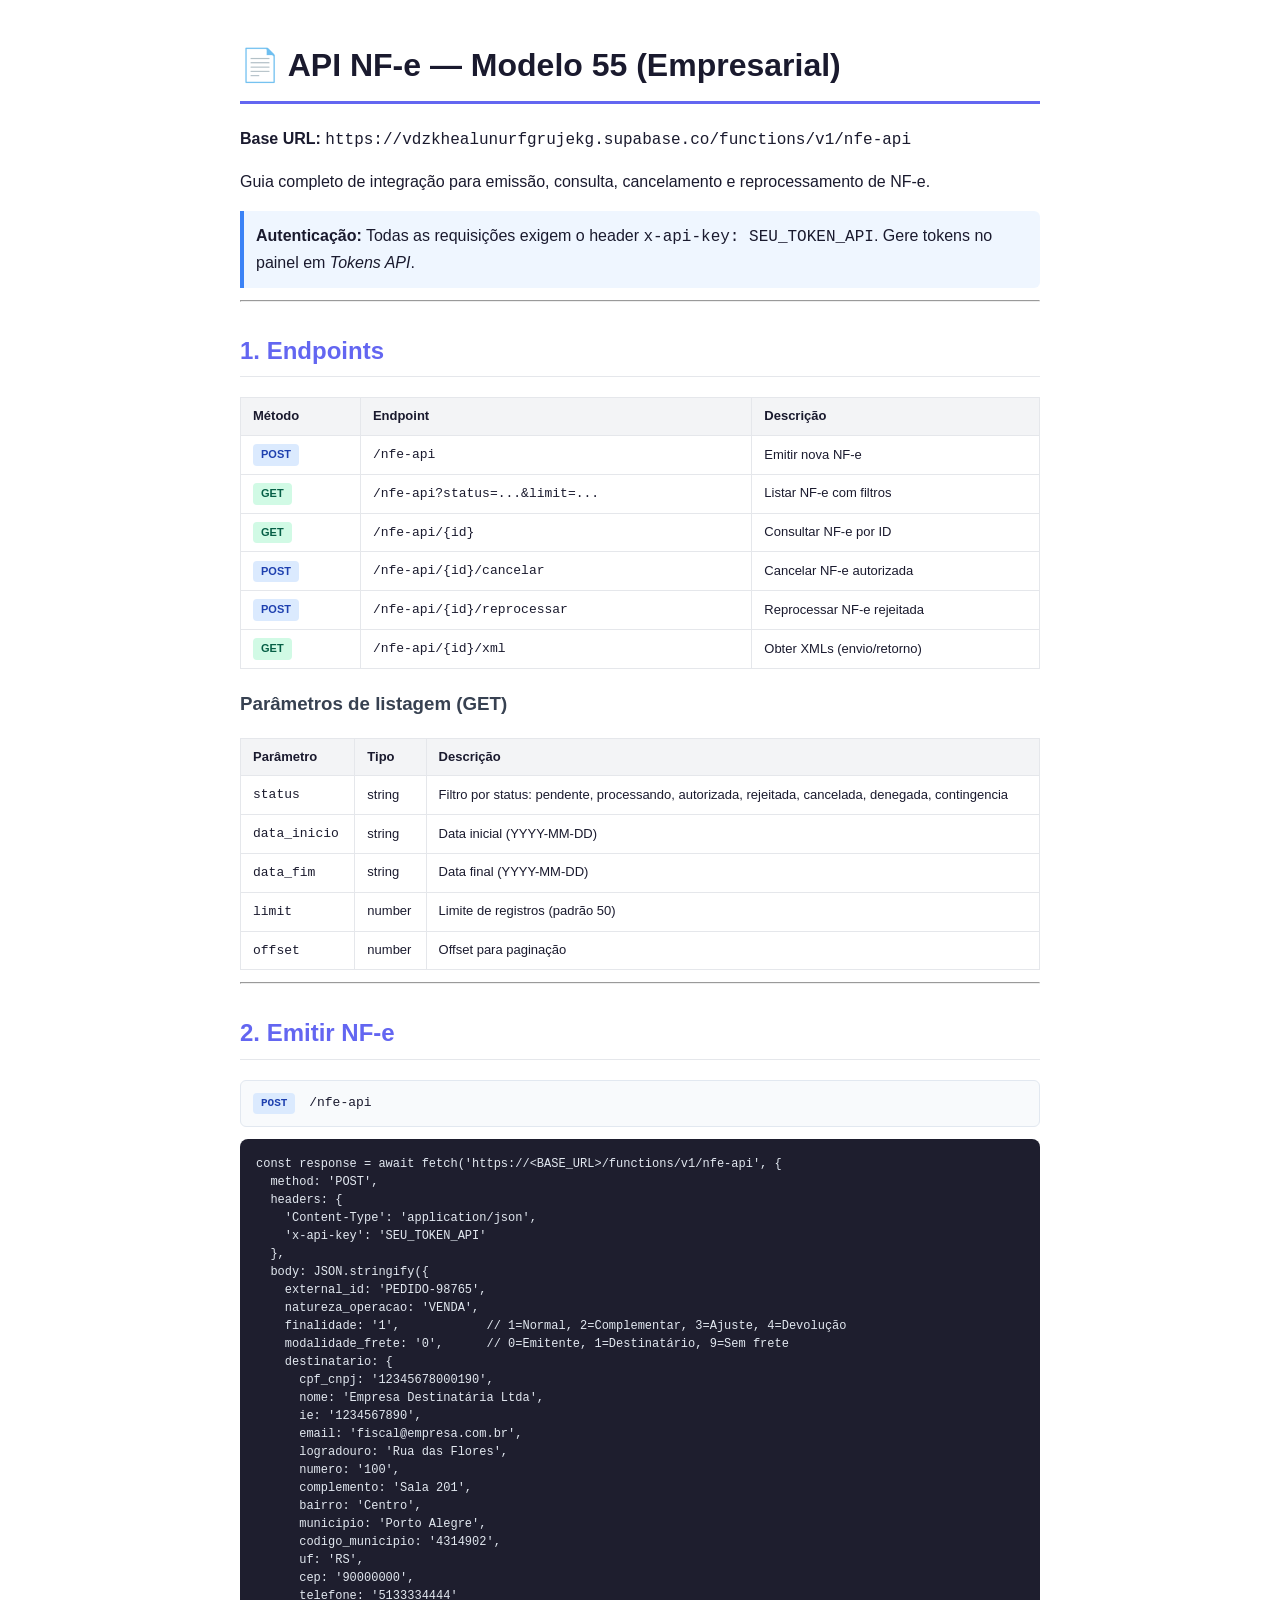
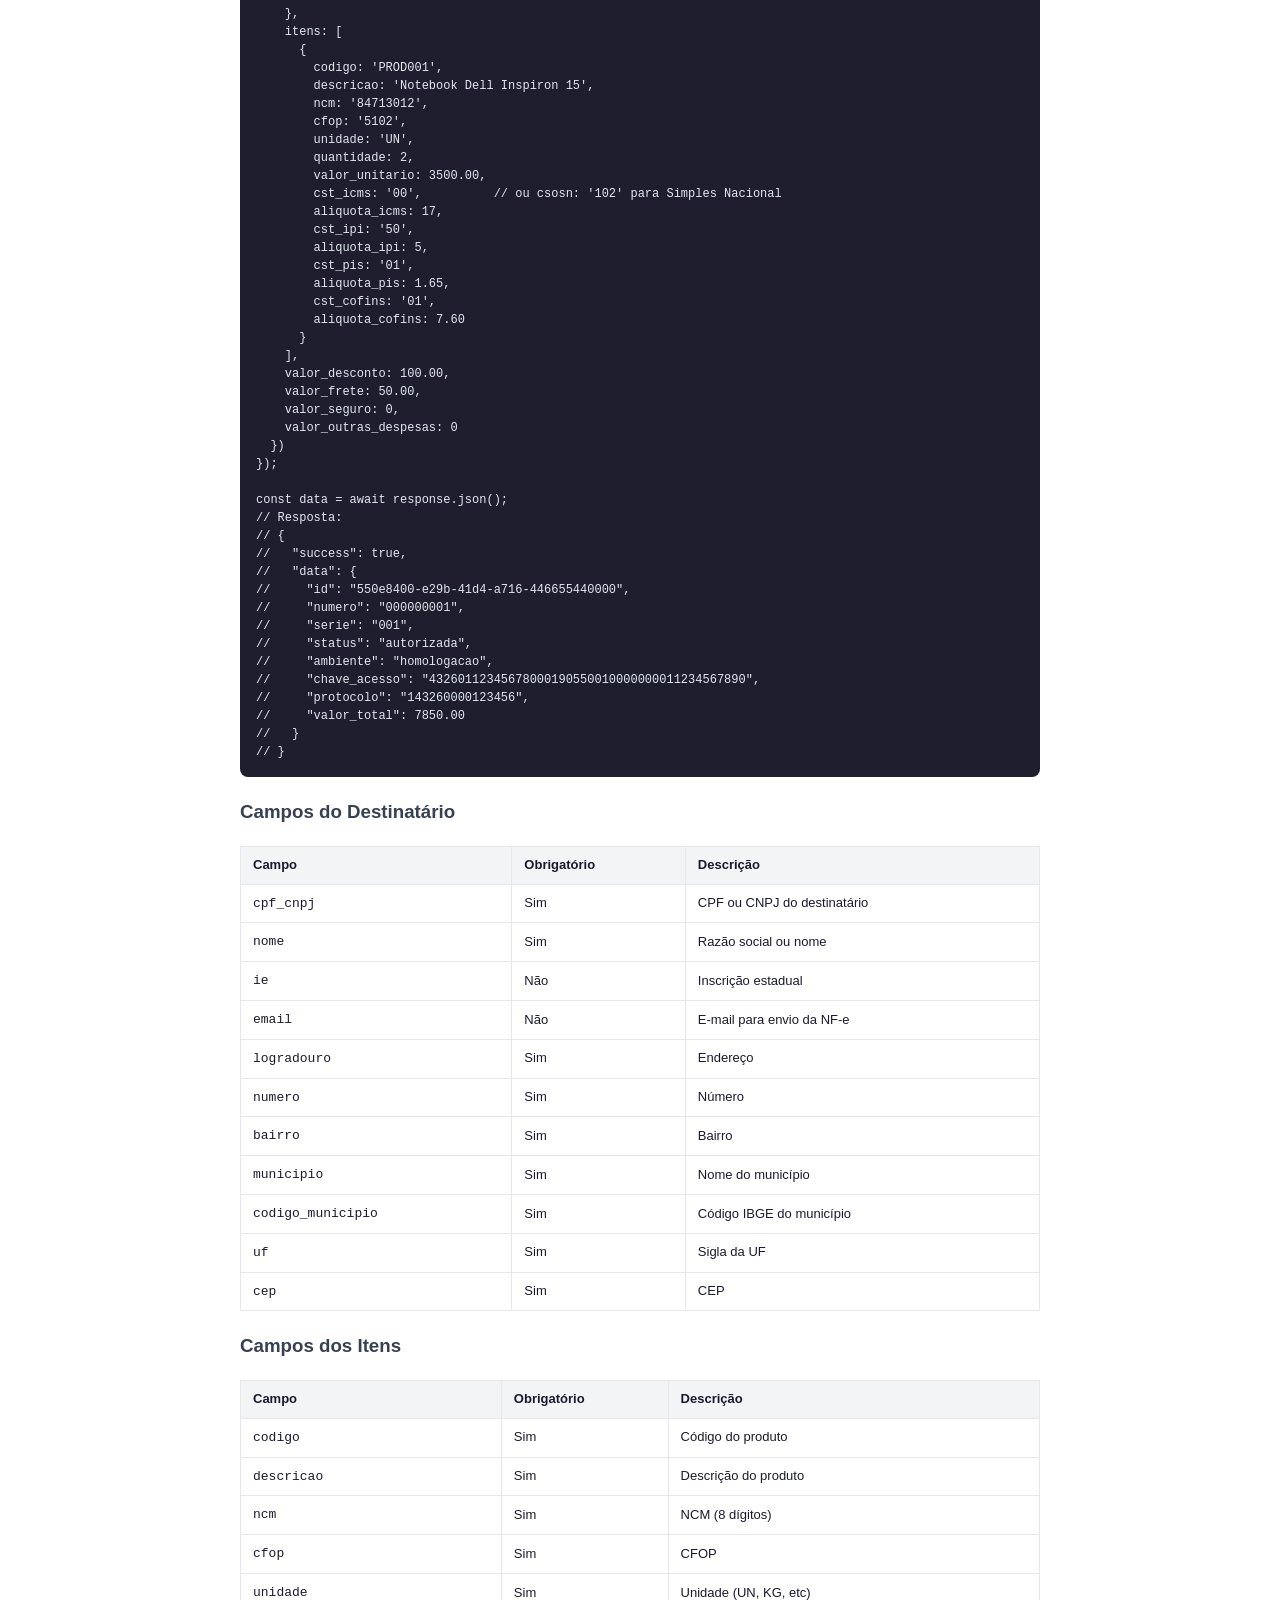
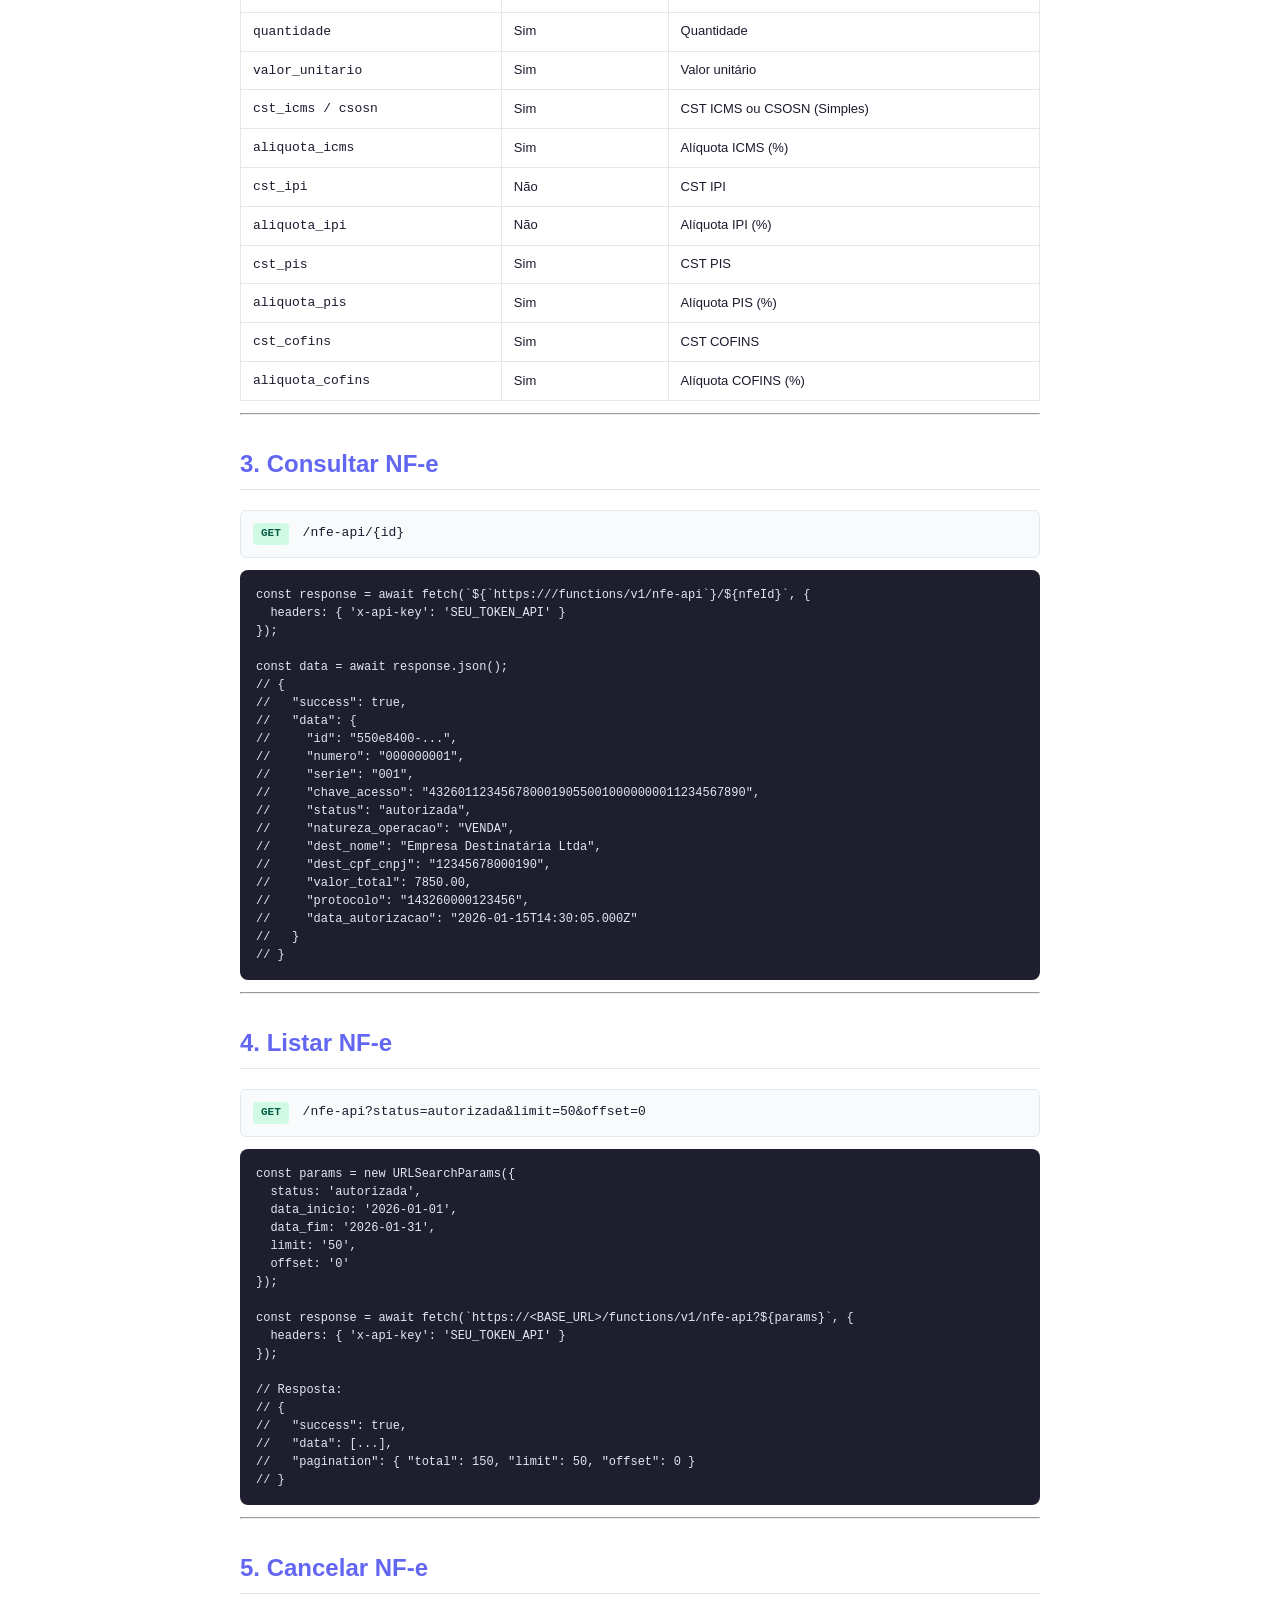
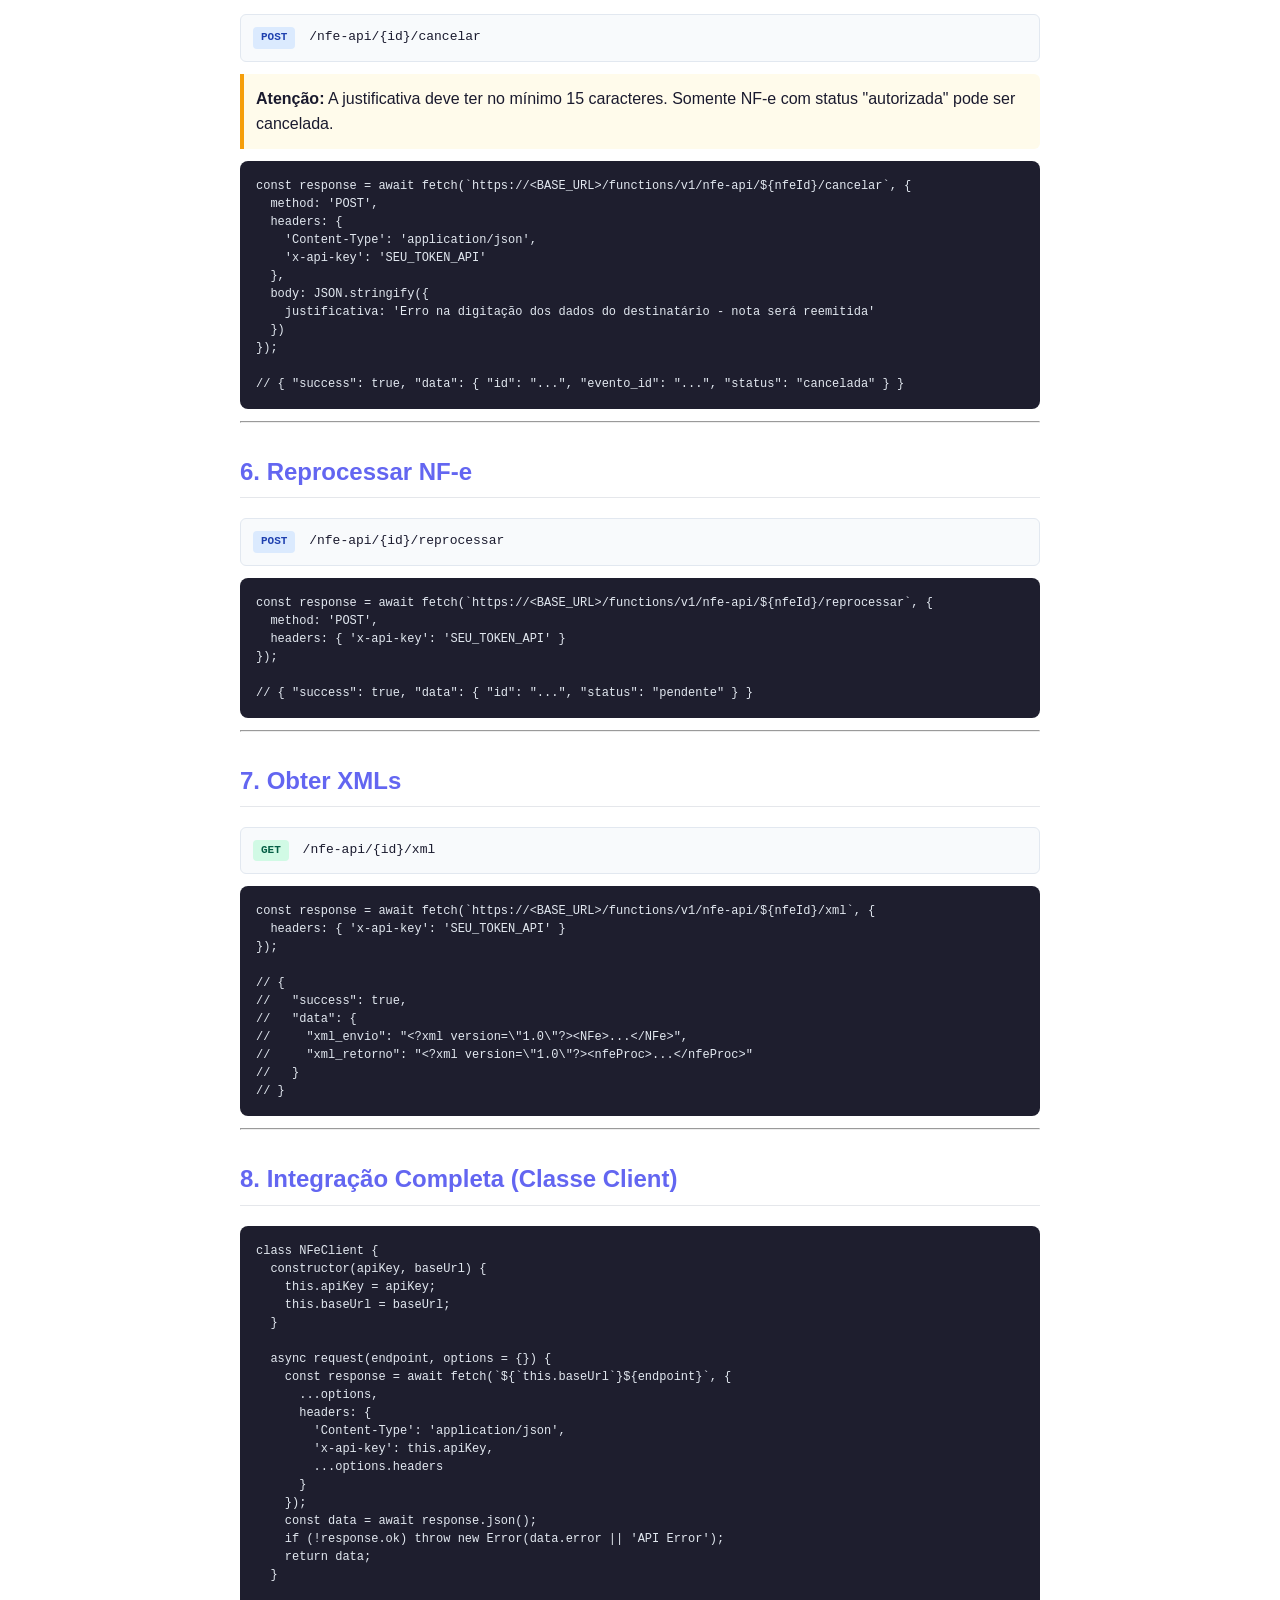
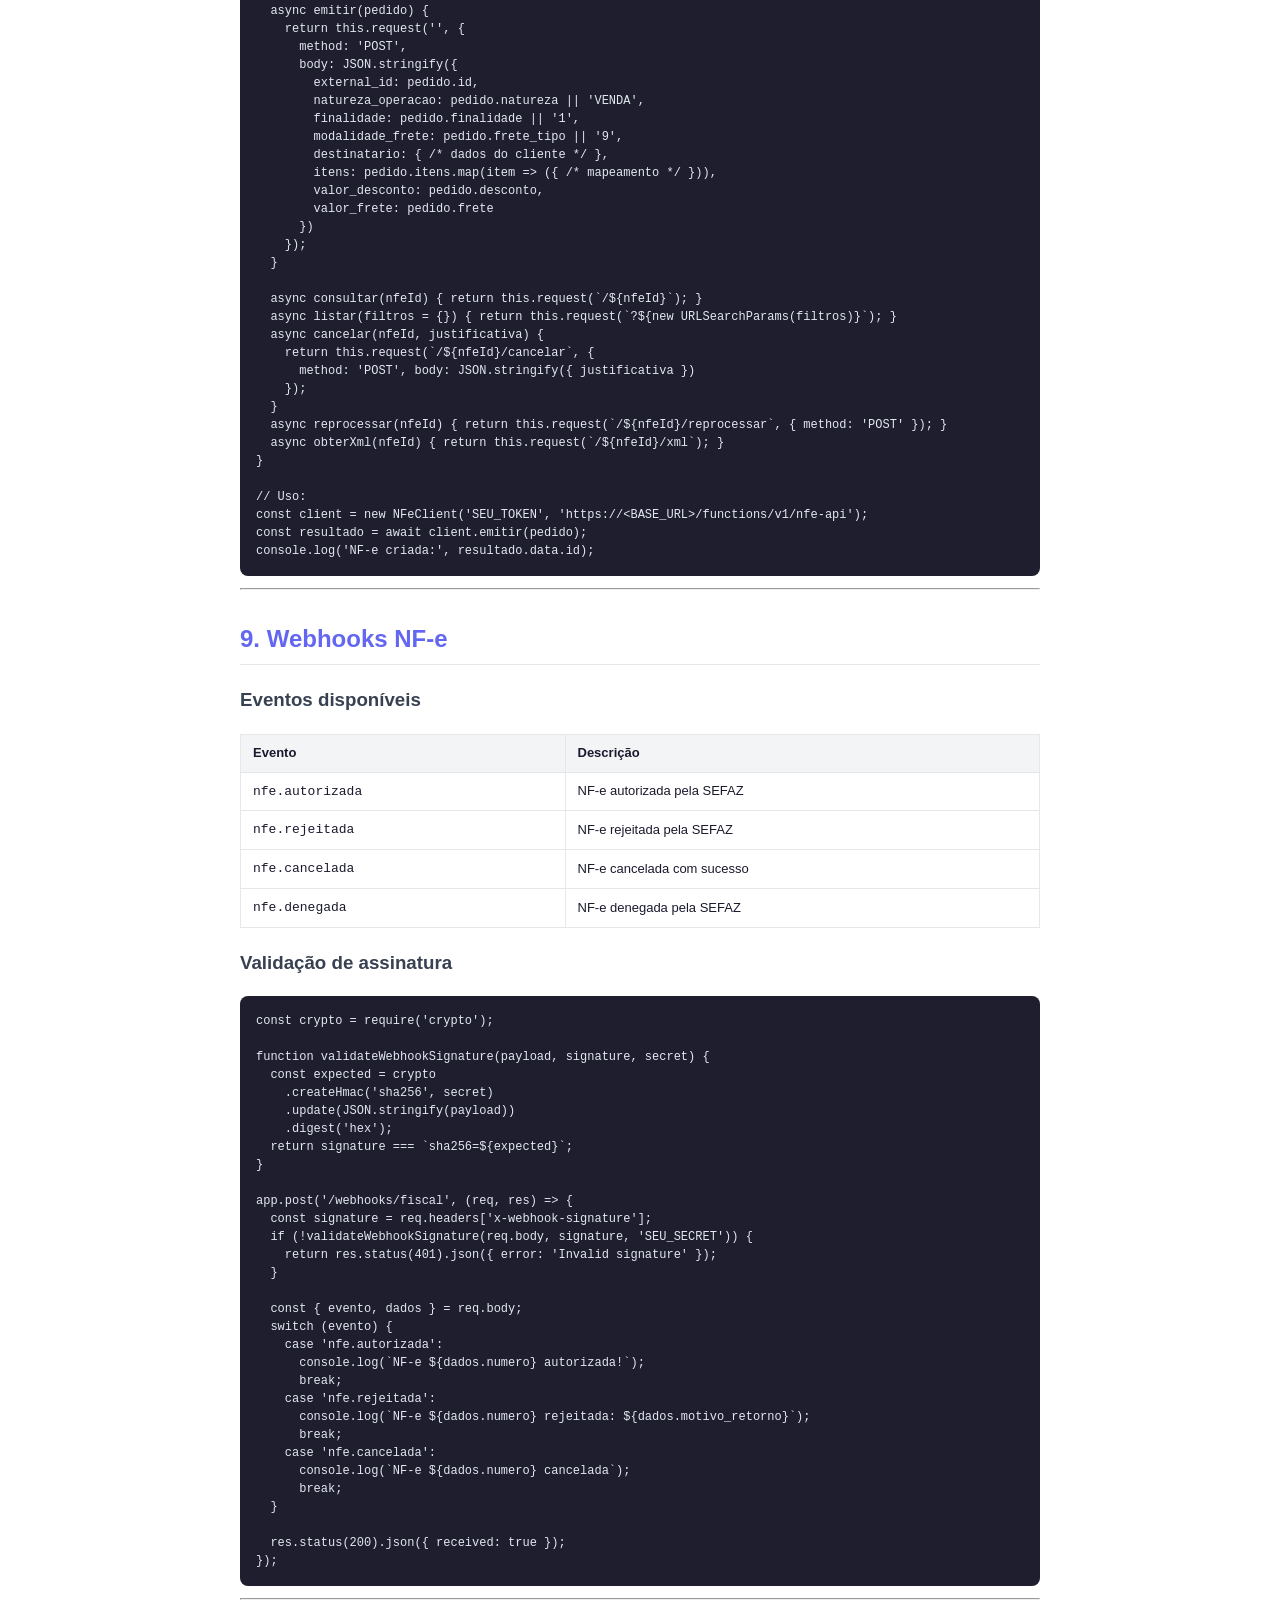
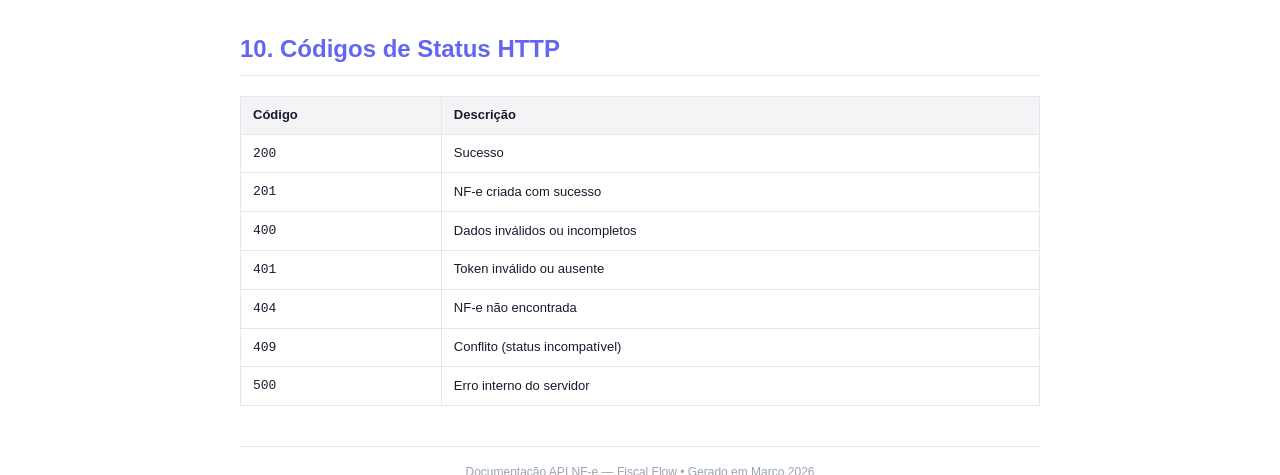
==== public/docs-nfe.html @ c0a1b391 "Gerou PDF do NF-e docs Co-authored-by: andreghiggi <54943934+andreghiggi@users.noreply.github.com>" ====
<!DOCTYPE html>
<html lang="pt-BR">
<head>
  <meta charset="UTF-8">
  <title>Documentação API NF-e (Modelo 55)</title>
  <style>
    @media print { body { font-size: 11px; } pre { font-size: 9px; } }
    body { font-family: 'Segoe UI', Arial, sans-serif; max-width: 800px; margin: 40px auto; padding: 0 20px; color: #1a1a2e; line-height: 1.6; }
    h1 { color: #1a1a2e; border-bottom: 3px solid #6366f1; padding-bottom: 10px; }
    h2 { color: #6366f1; margin-top: 30px; border-bottom: 1px solid #e5e7eb; padding-bottom: 6px; }
    h3 { color: #374151; margin-top: 20px; }
    pre { background: #1e1e2e; color: #e2e8f0; padding: 16px; border-radius: 8px; overflow-x: auto; font-size: 12px; line-height: 1.5; }
    code { font-family: 'Fira Code', 'Consolas', monospace; }
    .badge { display: inline-block; padding: 2px 8px; border-radius: 4px; font-size: 11px; font-weight: 600; margin-right: 6px; }
    .get { background: #d1fae5; color: #065f46; }
    .post { background: #dbeafe; color: #1e40af; }
    table { width: 100%; border-collapse: collapse; margin: 12px 0; }
    th, td { border: 1px solid #e5e7eb; padding: 8px 12px; text-align: left; font-size: 13px; }
    th { background: #f3f4f6; font-weight: 600; }
    .endpoint { background: #f8fafc; border: 1px solid #e2e8f0; border-radius: 6px; padding: 12px; margin: 10px 0; font-family: monospace; font-size: 13px; }
    .note { background: #fffbeb; border-left: 4px solid #f59e0b; padding: 12px; margin: 12px 0; border-radius: 0 6px 6px 0; }
    .info { background: #eff6ff; border-left: 4px solid #3b82f6; padding: 12px; margin: 12px 0; border-radius: 0 6px 6px 0; }
    footer { margin-top: 40px; padding-top: 16px; border-top: 1px solid #e5e7eb; color: #9ca3af; font-size: 12px; text-align: center; }
  </style>
</head>
<body>

<h1>📄 API NF-e — Modelo 55 (Empresarial)</h1>
<p><strong>Base URL:</strong> <code>https://vdzkhealunurfgrujekg.supabase.co/functions/v1/nfe-api</code></p>
<p>Guia completo de integração para emissão, consulta, cancelamento e reprocessamento de NF-e.</p>

<div class="info">
  <strong>Autenticação:</strong> Todas as requisições exigem o header <code>x-api-key: SEU_TOKEN_API</code>. Gere tokens no painel em <em>Tokens API</em>.
</div>

<hr>

<h2>1. Endpoints</h2>

<table>
  <thead>
    <tr><th>Método</th><th>Endpoint</th><th>Descrição</th></tr>
  </thead>
  <tbody>
    <tr><td><span class="badge post">POST</span></td><td><code>/nfe-api</code></td><td>Emitir nova NF-e</td></tr>
    <tr><td><span class="badge get">GET</span></td><td><code>/nfe-api?status=...&limit=...</code></td><td>Listar NF-e com filtros</td></tr>
    <tr><td><span class="badge get">GET</span></td><td><code>/nfe-api/{id}</code></td><td>Consultar NF-e por ID</td></tr>
    <tr><td><span class="badge post">POST</span></td><td><code>/nfe-api/{id}/cancelar</code></td><td>Cancelar NF-e autorizada</td></tr>
    <tr><td><span class="badge post">POST</span></td><td><code>/nfe-api/{id}/reprocessar</code></td><td>Reprocessar NF-e rejeitada</td></tr>
    <tr><td><span class="badge get">GET</span></td><td><code>/nfe-api/{id}/xml</code></td><td>Obter XMLs (envio/retorno)</td></tr>
  </tbody>
</table>

<h3>Parâmetros de listagem (GET)</h3>
<table>
  <thead><tr><th>Parâmetro</th><th>Tipo</th><th>Descrição</th></tr></thead>
  <tbody>
    <tr><td><code>status</code></td><td>string</td><td>Filtro por status: pendente, processando, autorizada, rejeitada, cancelada, denegada, contingencia</td></tr>
    <tr><td><code>data_inicio</code></td><td>string</td><td>Data inicial (YYYY-MM-DD)</td></tr>
    <tr><td><code>data_fim</code></td><td>string</td><td>Data final (YYYY-MM-DD)</td></tr>
    <tr><td><code>limit</code></td><td>number</td><td>Limite de registros (padrão 50)</td></tr>
    <tr><td><code>offset</code></td><td>number</td><td>Offset para paginação</td></tr>
  </tbody>
</table>

<hr>

<h2>2. Emitir NF-e</h2>
<div class="endpoint"><span class="badge post">POST</span> /nfe-api</div>

<pre><code>const response = await fetch('https://&lt;BASE_URL&gt;/functions/v1/nfe-api', {
  method: 'POST',
  headers: {
    'Content-Type': 'application/json',
    'x-api-key': 'SEU_TOKEN_API'
  },
  body: JSON.stringify({
    external_id: 'PEDIDO-98765',
    natureza_operacao: 'VENDA',
    finalidade: '1',            // 1=Normal, 2=Complementar, 3=Ajuste, 4=Devolução
    modalidade_frete: '0',      // 0=Emitente, 1=Destinatário, 9=Sem frete
    destinatario: {
      cpf_cnpj: '12345678000190',
      nome: 'Empresa Destinatária Ltda',
      ie: '1234567890',
      email: 'fiscal@empresa.com.br',
      logradouro: 'Rua das Flores',
      numero: '100',
      complemento: 'Sala 201',
      bairro: 'Centro',
      municipio: 'Porto Alegre',
      codigo_municipio: '4314902',
      uf: 'RS',
      cep: '90000000',
      telefone: '5133334444'
    },
    itens: [
      {
        codigo: 'PROD001',
        descricao: 'Notebook Dell Inspiron 15',
        ncm: '84713012',
        cfop: '5102',
        unidade: 'UN',
        quantidade: 2,
        valor_unitario: 3500.00,
        cst_icms: '00',          // ou csosn: '102' para Simples Nacional
        aliquota_icms: 17,
        cst_ipi: '50',
        aliquota_ipi: 5,
        cst_pis: '01',
        aliquota_pis: 1.65,
        cst_cofins: '01',
        aliquota_cofins: 7.60
      }
    ],
    valor_desconto: 100.00,
    valor_frete: 50.00,
    valor_seguro: 0,
    valor_outras_despesas: 0
  })
});

const data = await response.json();
// Resposta:
// {
//   "success": true,
//   "data": {
//     "id": "550e8400-e29b-41d4-a716-446655440000",
//     "numero": "000000001",
//     "serie": "001",
//     "status": "autorizada",
//     "ambiente": "homologacao",
//     "chave_acesso": "43260112345678000190550010000000011234567890",
//     "protocolo": "143260000123456",
//     "valor_total": 7850.00
//   }
// }</code></pre>

<h3>Campos do Destinatário</h3>
<table>
  <thead><tr><th>Campo</th><th>Obrigatório</th><th>Descrição</th></tr></thead>
  <tbody>
    <tr><td><code>cpf_cnpj</code></td><td>Sim</td><td>CPF ou CNPJ do destinatário</td></tr>
    <tr><td><code>nome</code></td><td>Sim</td><td>Razão social ou nome</td></tr>
    <tr><td><code>ie</code></td><td>Não</td><td>Inscrição estadual</td></tr>
    <tr><td><code>email</code></td><td>Não</td><td>E-mail para envio da NF-e</td></tr>
    <tr><td><code>logradouro</code></td><td>Sim</td><td>Endereço</td></tr>
    <tr><td><code>numero</code></td><td>Sim</td><td>Número</td></tr>
    <tr><td><code>bairro</code></td><td>Sim</td><td>Bairro</td></tr>
    <tr><td><code>municipio</code></td><td>Sim</td><td>Nome do município</td></tr>
    <tr><td><code>codigo_municipio</code></td><td>Sim</td><td>Código IBGE do município</td></tr>
    <tr><td><code>uf</code></td><td>Sim</td><td>Sigla da UF</td></tr>
    <tr><td><code>cep</code></td><td>Sim</td><td>CEP</td></tr>
  </tbody>
</table>

<h3>Campos dos Itens</h3>
<table>
  <thead><tr><th>Campo</th><th>Obrigatório</th><th>Descrição</th></tr></thead>
  <tbody>
    <tr><td><code>codigo</code></td><td>Sim</td><td>Código do produto</td></tr>
    <tr><td><code>descricao</code></td><td>Sim</td><td>Descrição do produto</td></tr>
    <tr><td><code>ncm</code></td><td>Sim</td><td>NCM (8 dígitos)</td></tr>
    <tr><td><code>cfop</code></td><td>Sim</td><td>CFOP</td></tr>
    <tr><td><code>unidade</code></td><td>Sim</td><td>Unidade (UN, KG, etc)</td></tr>
    <tr><td><code>quantidade</code></td><td>Sim</td><td>Quantidade</td></tr>
    <tr><td><code>valor_unitario</code></td><td>Sim</td><td>Valor unitário</td></tr>
    <tr><td><code>cst_icms / csosn</code></td><td>Sim</td><td>CST ICMS ou CSOSN (Simples)</td></tr>
    <tr><td><code>aliquota_icms</code></td><td>Sim</td><td>Alíquota ICMS (%)</td></tr>
    <tr><td><code>cst_ipi</code></td><td>Não</td><td>CST IPI</td></tr>
    <tr><td><code>aliquota_ipi</code></td><td>Não</td><td>Alíquota IPI (%)</td></tr>
    <tr><td><code>cst_pis</code></td><td>Sim</td><td>CST PIS</td></tr>
    <tr><td><code>aliquota_pis</code></td><td>Sim</td><td>Alíquota PIS (%)</td></tr>
    <tr><td><code>cst_cofins</code></td><td>Sim</td><td>CST COFINS</td></tr>
    <tr><td><code>aliquota_cofins</code></td><td>Sim</td><td>Alíquota COFINS (%)</td></tr>
  </tbody>
</table>

<hr>

<h2>3. Consultar NF-e</h2>
<div class="endpoint"><span class="badge get">GET</span> /nfe-api/{id}</div>

<pre><code>const response = await fetch(`${`https://<BASE_URL>/functions/v1/nfe-api`}/${nfeId}`, {
  headers: { 'x-api-key': 'SEU_TOKEN_API' }
});

const data = await response.json();
// {
//   "success": true,
//   "data": {
//     "id": "550e8400-...",
//     "numero": "000000001",
//     "serie": "001",
//     "chave_acesso": "43260112345678000190550010000000011234567890",
//     "status": "autorizada",
//     "natureza_operacao": "VENDA",
//     "dest_nome": "Empresa Destinatária Ltda",
//     "dest_cpf_cnpj": "12345678000190",
//     "valor_total": 7850.00,
//     "protocolo": "143260000123456",
//     "data_autorizacao": "2026-01-15T14:30:05.000Z"
//   }
// }</code></pre>

<hr>

<h2>4. Listar NF-e</h2>
<div class="endpoint"><span class="badge get">GET</span> /nfe-api?status=autorizada&limit=50&offset=0</div>

<pre><code>const params = new URLSearchParams({
  status: 'autorizada',
  data_inicio: '2026-01-01',
  data_fim: '2026-01-31',
  limit: '50',
  offset: '0'
});

const response = await fetch(`https://&lt;BASE_URL&gt;/functions/v1/nfe-api?${params}`, {
  headers: { 'x-api-key': 'SEU_TOKEN_API' }
});

// Resposta:
// {
//   "success": true,
//   "data": [...],
//   "pagination": { "total": 150, "limit": 50, "offset": 0 }
// }</code></pre>

<hr>

<h2>5. Cancelar NF-e</h2>
<div class="endpoint"><span class="badge post">POST</span> /nfe-api/{id}/cancelar</div>

<div class="note">
  <strong>Atenção:</strong> A justificativa deve ter no mínimo 15 caracteres. Somente NF-e com status "autorizada" pode ser cancelada.
</div>

<pre><code>const response = await fetch(`https://&lt;BASE_URL&gt;/functions/v1/nfe-api/${nfeId}/cancelar`, {
  method: 'POST',
  headers: {
    'Content-Type': 'application/json',
    'x-api-key': 'SEU_TOKEN_API'
  },
  body: JSON.stringify({
    justificativa: 'Erro na digitação dos dados do destinatário - nota será reemitida'
  })
});

// { "success": true, "data": { "id": "...", "evento_id": "...", "status": "cancelada" } }</code></pre>

<hr>

<h2>6. Reprocessar NF-e</h2>
<div class="endpoint"><span class="badge post">POST</span> /nfe-api/{id}/reprocessar</div>

<pre><code>const response = await fetch(`https://&lt;BASE_URL&gt;/functions/v1/nfe-api/${nfeId}/reprocessar`, {
  method: 'POST',
  headers: { 'x-api-key': 'SEU_TOKEN_API' }
});

// { "success": true, "data": { "id": "...", "status": "pendente" } }</code></pre>

<hr>

<h2>7. Obter XMLs</h2>
<div class="endpoint"><span class="badge get">GET</span> /nfe-api/{id}/xml</div>

<pre><code>const response = await fetch(`https://&lt;BASE_URL&gt;/functions/v1/nfe-api/${nfeId}/xml`, {
  headers: { 'x-api-key': 'SEU_TOKEN_API' }
});

// {
//   "success": true,
//   "data": {
//     "xml_envio": "&lt;?xml version=\"1.0\"?&gt;&lt;NFe&gt;...&lt;/NFe&gt;",
//     "xml_retorno": "&lt;?xml version=\"1.0\"?&gt;&lt;nfeProc&gt;...&lt;/nfeProc&gt;"
//   }
// }</code></pre>

<hr>

<h2>8. Integração Completa (Classe Client)</h2>

<pre><code>class NFeClient {
  constructor(apiKey, baseUrl) {
    this.apiKey = apiKey;
    this.baseUrl = baseUrl;
  }

  async request(endpoint, options = {}) {
    const response = await fetch(`${`this.baseUrl`}${endpoint}`, {
      ...options,
      headers: {
        'Content-Type': 'application/json',
        'x-api-key': this.apiKey,
        ...options.headers
      }
    });
    const data = await response.json();
    if (!response.ok) throw new Error(data.error || 'API Error');
    return data;
  }

  async emitir(pedido) {
    return this.request('', {
      method: 'POST',
      body: JSON.stringify({
        external_id: pedido.id,
        natureza_operacao: pedido.natureza || 'VENDA',
        finalidade: pedido.finalidade || '1',
        modalidade_frete: pedido.frete_tipo || '9',
        destinatario: { /* dados do cliente */ },
        itens: pedido.itens.map(item => ({ /* mapeamento */ })),
        valor_desconto: pedido.desconto,
        valor_frete: pedido.frete
      })
    });
  }

  async consultar(nfeId) { return this.request(`/${nfeId}`); }
  async listar(filtros = {}) { return this.request(`?${new URLSearchParams(filtros)}`); }
  async cancelar(nfeId, justificativa) {
    return this.request(`/${nfeId}/cancelar`, {
      method: 'POST', body: JSON.stringify({ justificativa })
    });
  }
  async reprocessar(nfeId) { return this.request(`/${nfeId}/reprocessar`, { method: 'POST' }); }
  async obterXml(nfeId) { return this.request(`/${nfeId}/xml`); }
}

// Uso:
const client = new NFeClient('SEU_TOKEN', 'https://&lt;BASE_URL&gt;/functions/v1/nfe-api');
const resultado = await client.emitir(pedido);
console.log('NF-e criada:', resultado.data.id);</code></pre>

<hr>

<h2>9. Webhooks NF-e</h2>

<h3>Eventos disponíveis</h3>
<table>
  <thead><tr><th>Evento</th><th>Descrição</th></tr></thead>
  <tbody>
    <tr><td><code>nfe.autorizada</code></td><td>NF-e autorizada pela SEFAZ</td></tr>
    <tr><td><code>nfe.rejeitada</code></td><td>NF-e rejeitada pela SEFAZ</td></tr>
    <tr><td><code>nfe.cancelada</code></td><td>NF-e cancelada com sucesso</td></tr>
    <tr><td><code>nfe.denegada</code></td><td>NF-e denegada pela SEFAZ</td></tr>
  </tbody>
</table>

<h3>Validação de assinatura</h3>
<pre><code>const crypto = require('crypto');

function validateWebhookSignature(payload, signature, secret) {
  const expected = crypto
    .createHmac('sha256', secret)
    .update(JSON.stringify(payload))
    .digest('hex');
  return signature === `sha256=${expected}`;
}

app.post('/webhooks/fiscal', (req, res) => {
  const signature = req.headers['x-webhook-signature'];
  if (!validateWebhookSignature(req.body, signature, 'SEU_SECRET')) {
    return res.status(401).json({ error: 'Invalid signature' });
  }
  
  const { evento, dados } = req.body;
  switch (evento) {
    case 'nfe.autorizada':
      console.log(`NF-e ${dados.numero} autorizada!`);
      break;
    case 'nfe.rejeitada':
      console.log(`NF-e ${dados.numero} rejeitada: ${dados.motivo_retorno}`);
      break;
    case 'nfe.cancelada':
      console.log(`NF-e ${dados.numero} cancelada`);
      break;
  }
  
  res.status(200).json({ received: true });
});</code></pre>

<hr>

<h2>10. Códigos de Status HTTP</h2>
<table>
  <thead><tr><th>Código</th><th>Descrição</th></tr></thead>
  <tbody>
    <tr><td><code>200</code></td><td>Sucesso</td></tr>
    <tr><td><code>201</code></td><td>NF-e criada com sucesso</td></tr>
    <tr><td><code>400</code></td><td>Dados inválidos ou incompletos</td></tr>
    <tr><td><code>401</code></td><td>Token inválido ou ausente</td></tr>
    <tr><td><code>404</code></td><td>NF-e não encontrada</td></tr>
    <tr><td><code>409</code></td><td>Conflito (status incompatível)</td></tr>
    <tr><td><code>500</code></td><td>Erro interno do servidor</td></tr>
  </tbody>
</table>

<footer>
  Documentação API NF-e — Fiscal Flow &bull; Gerado em Março 2026
</footer>

</body>
</html>
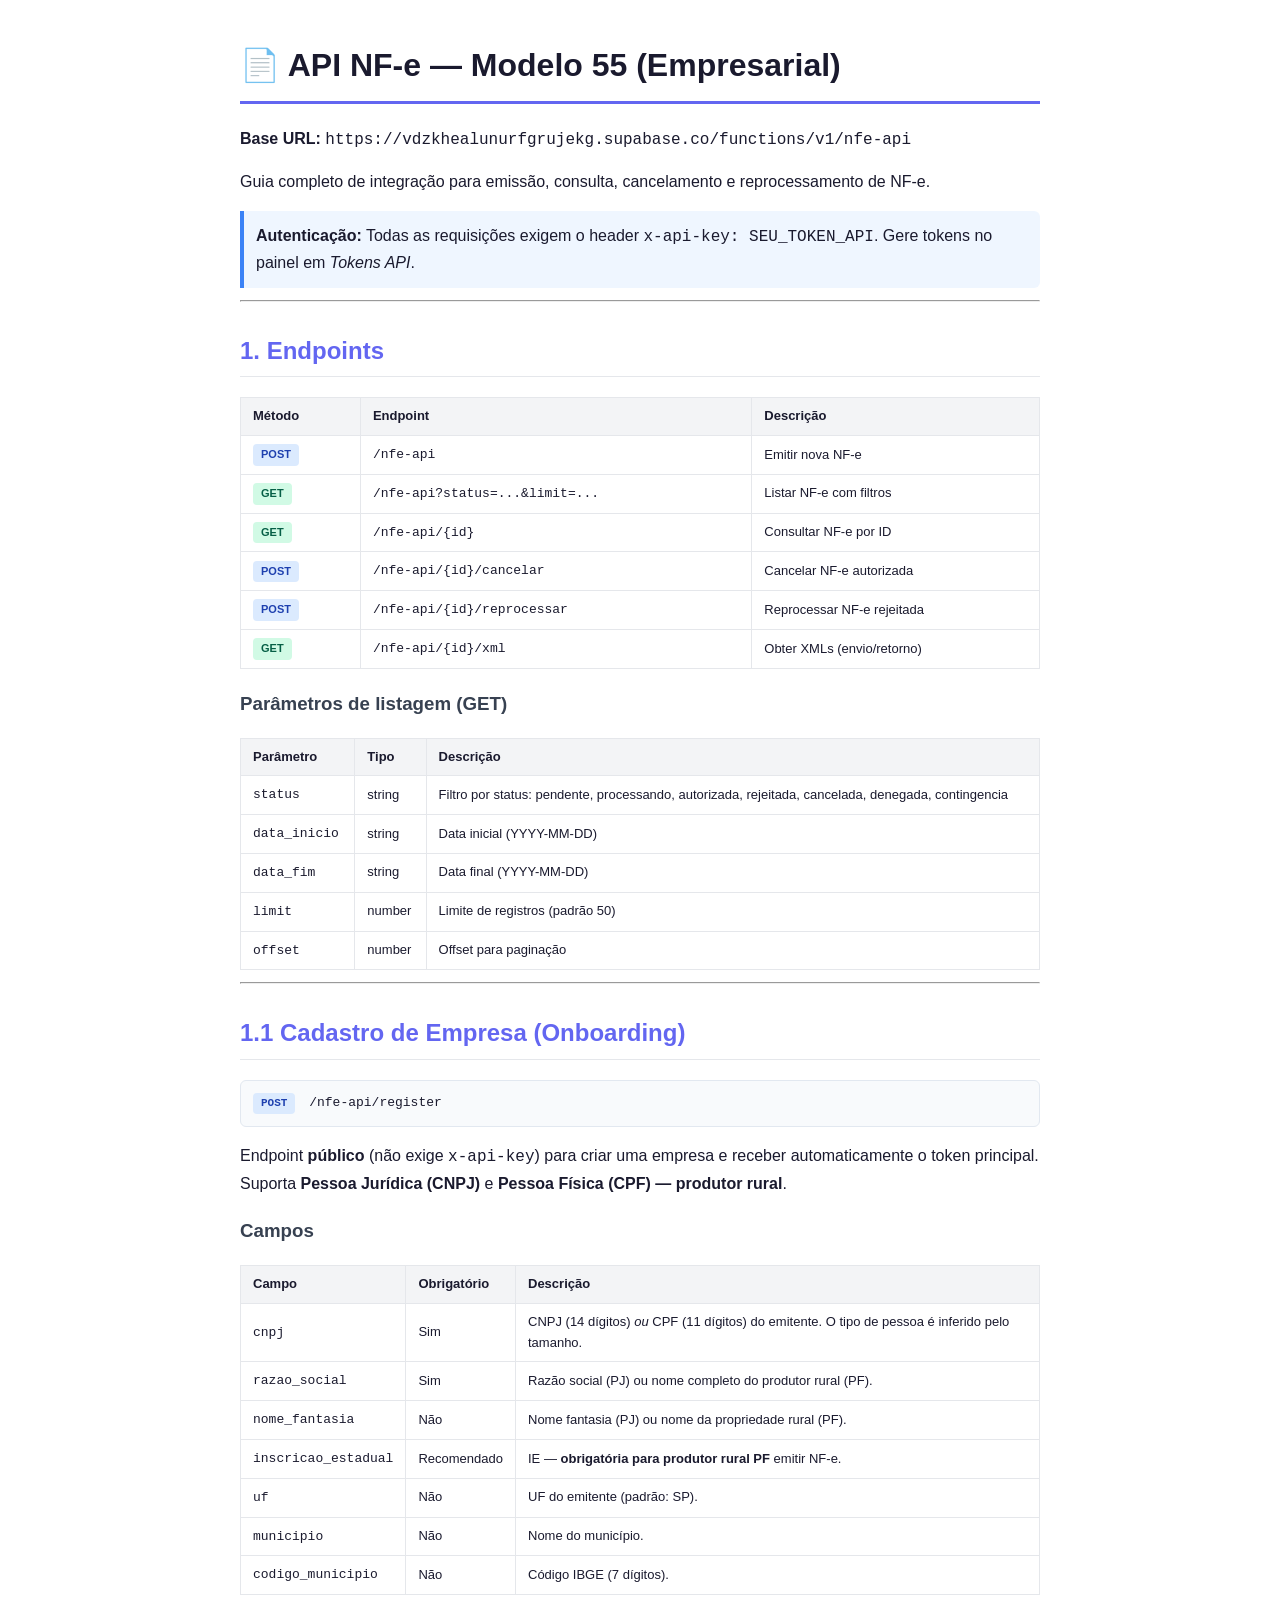
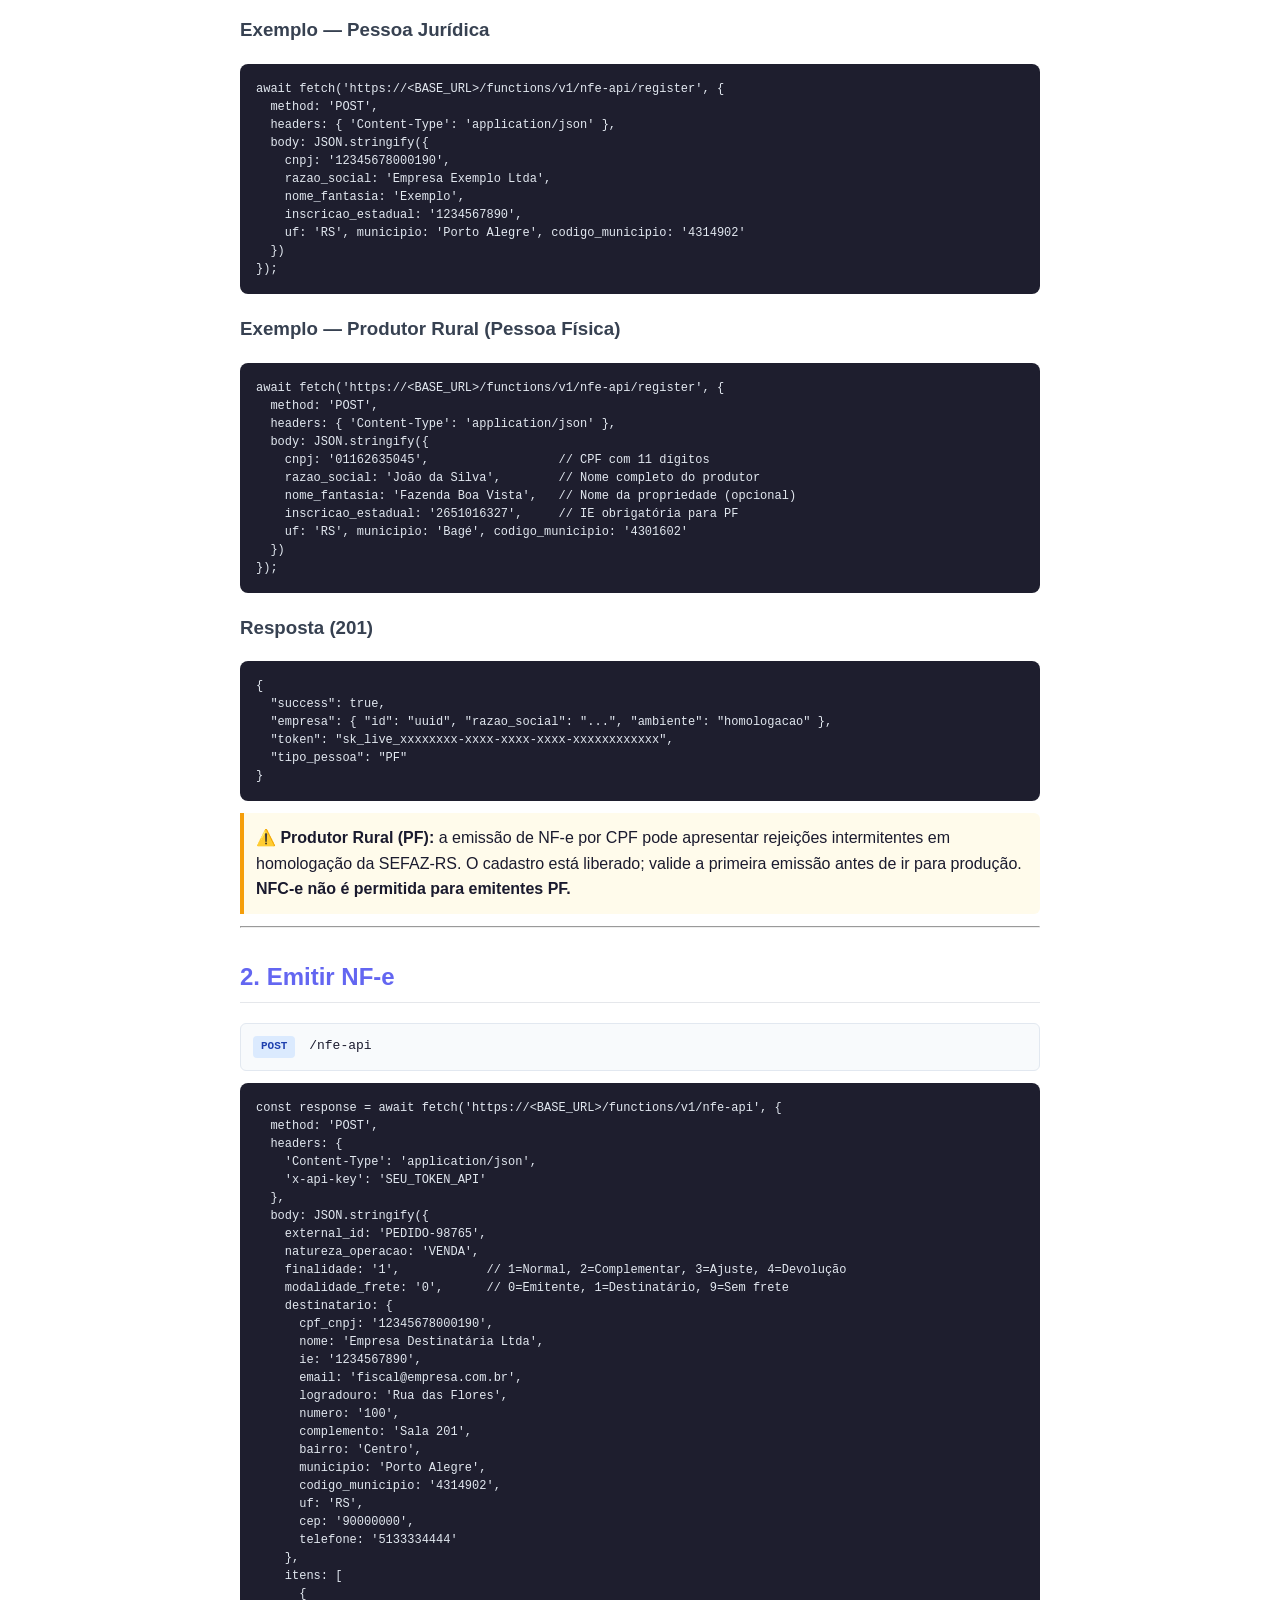
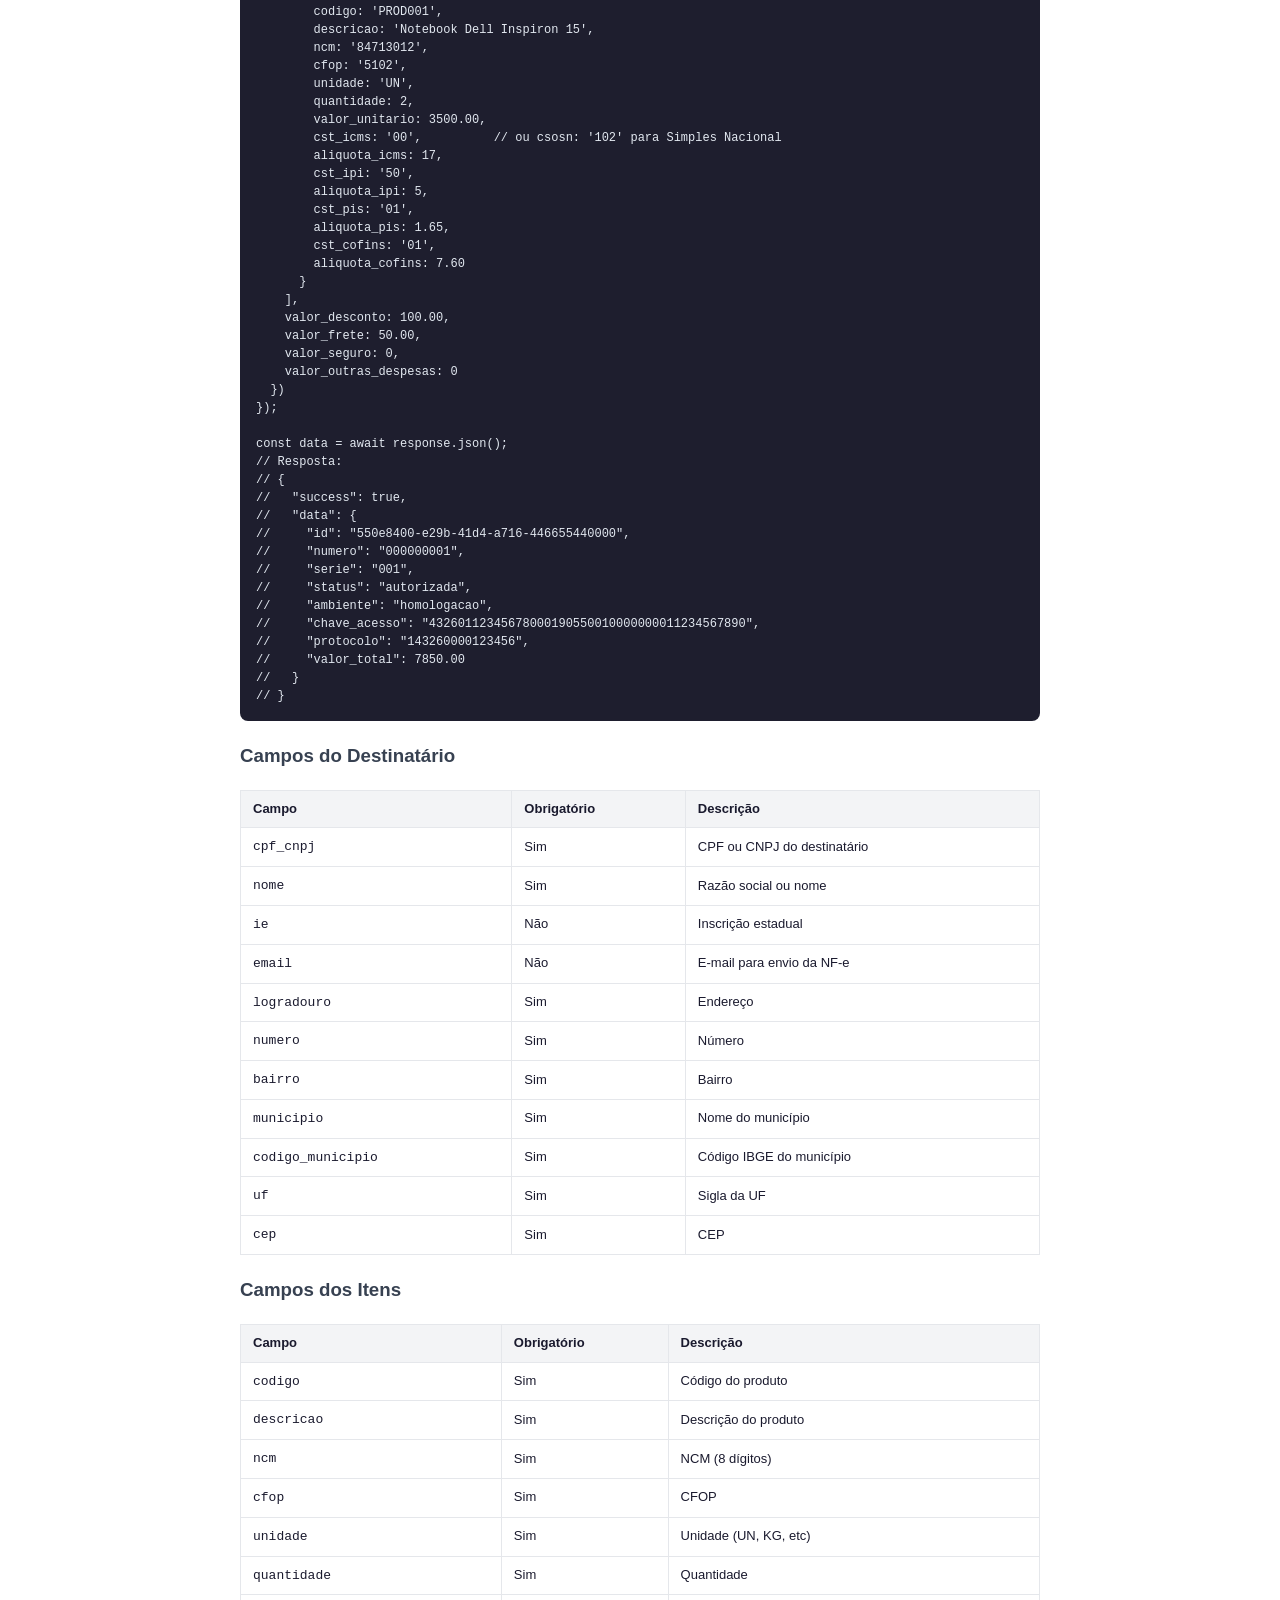
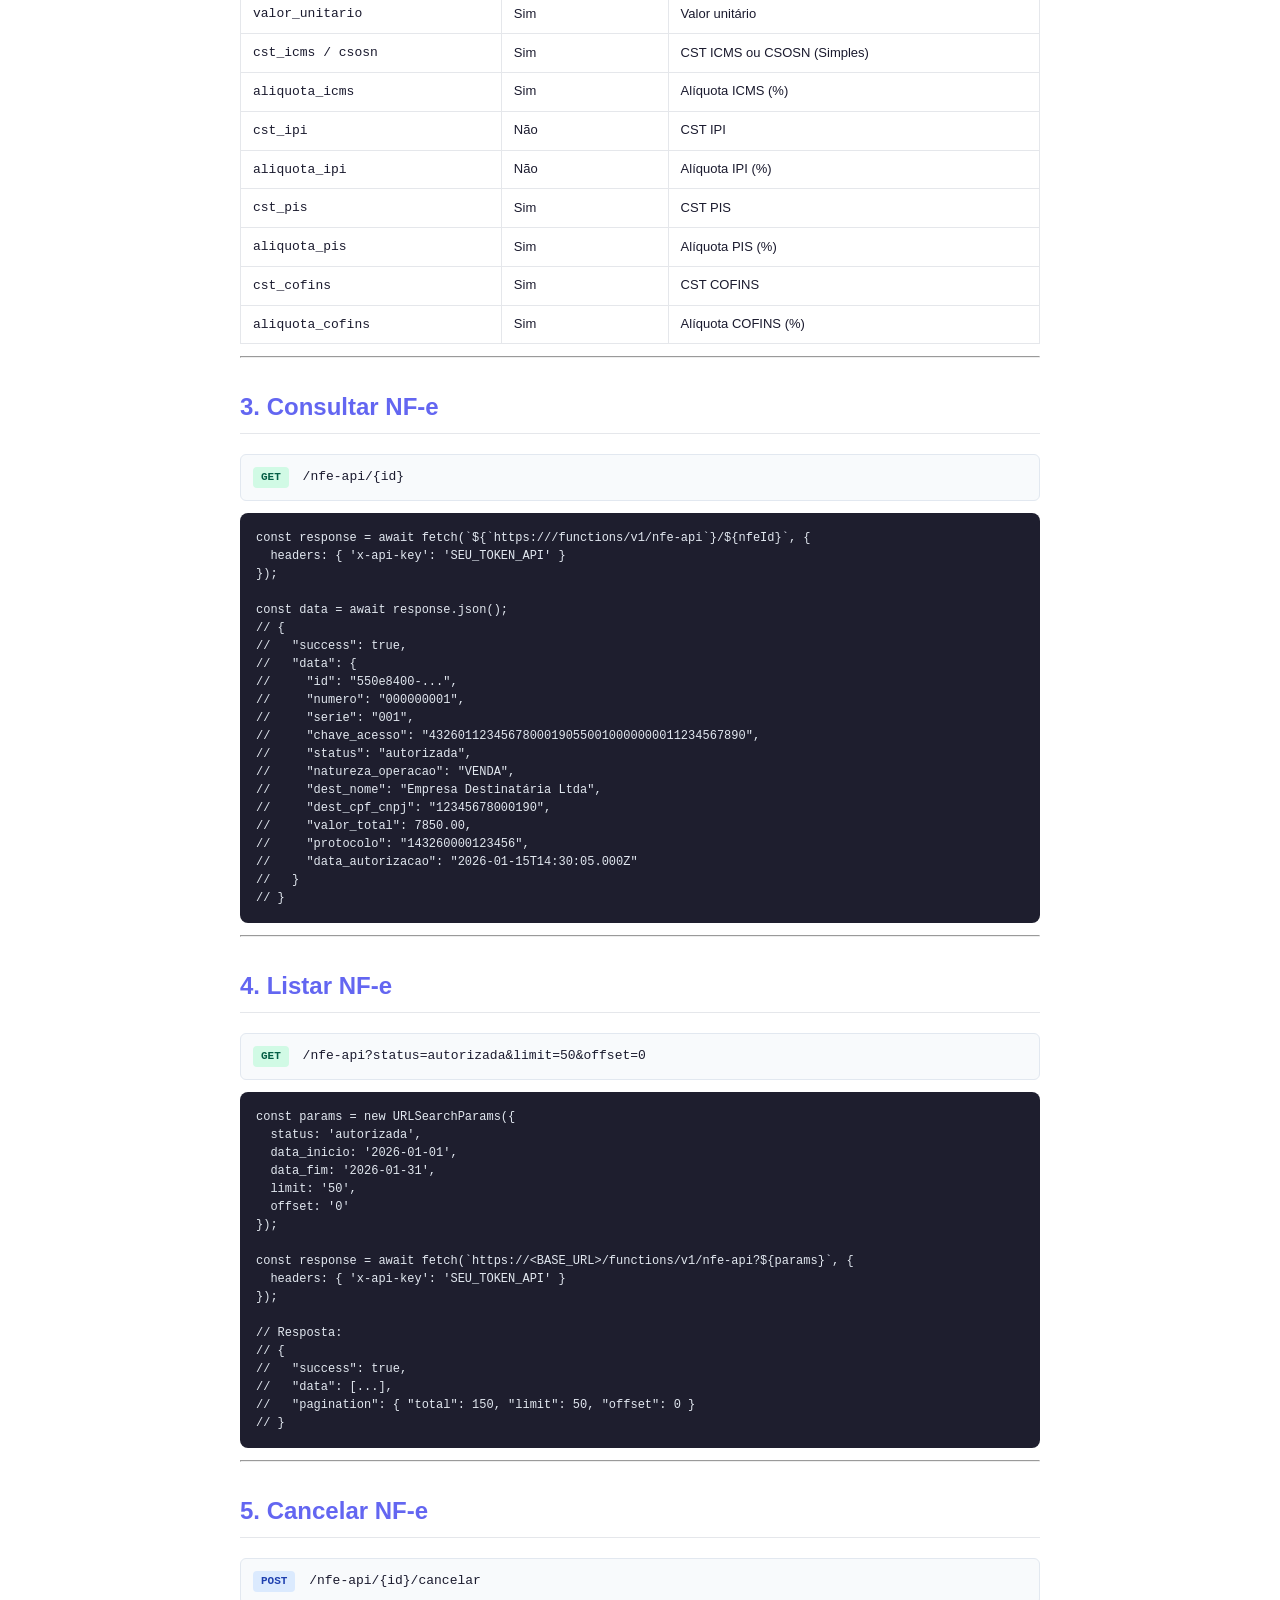
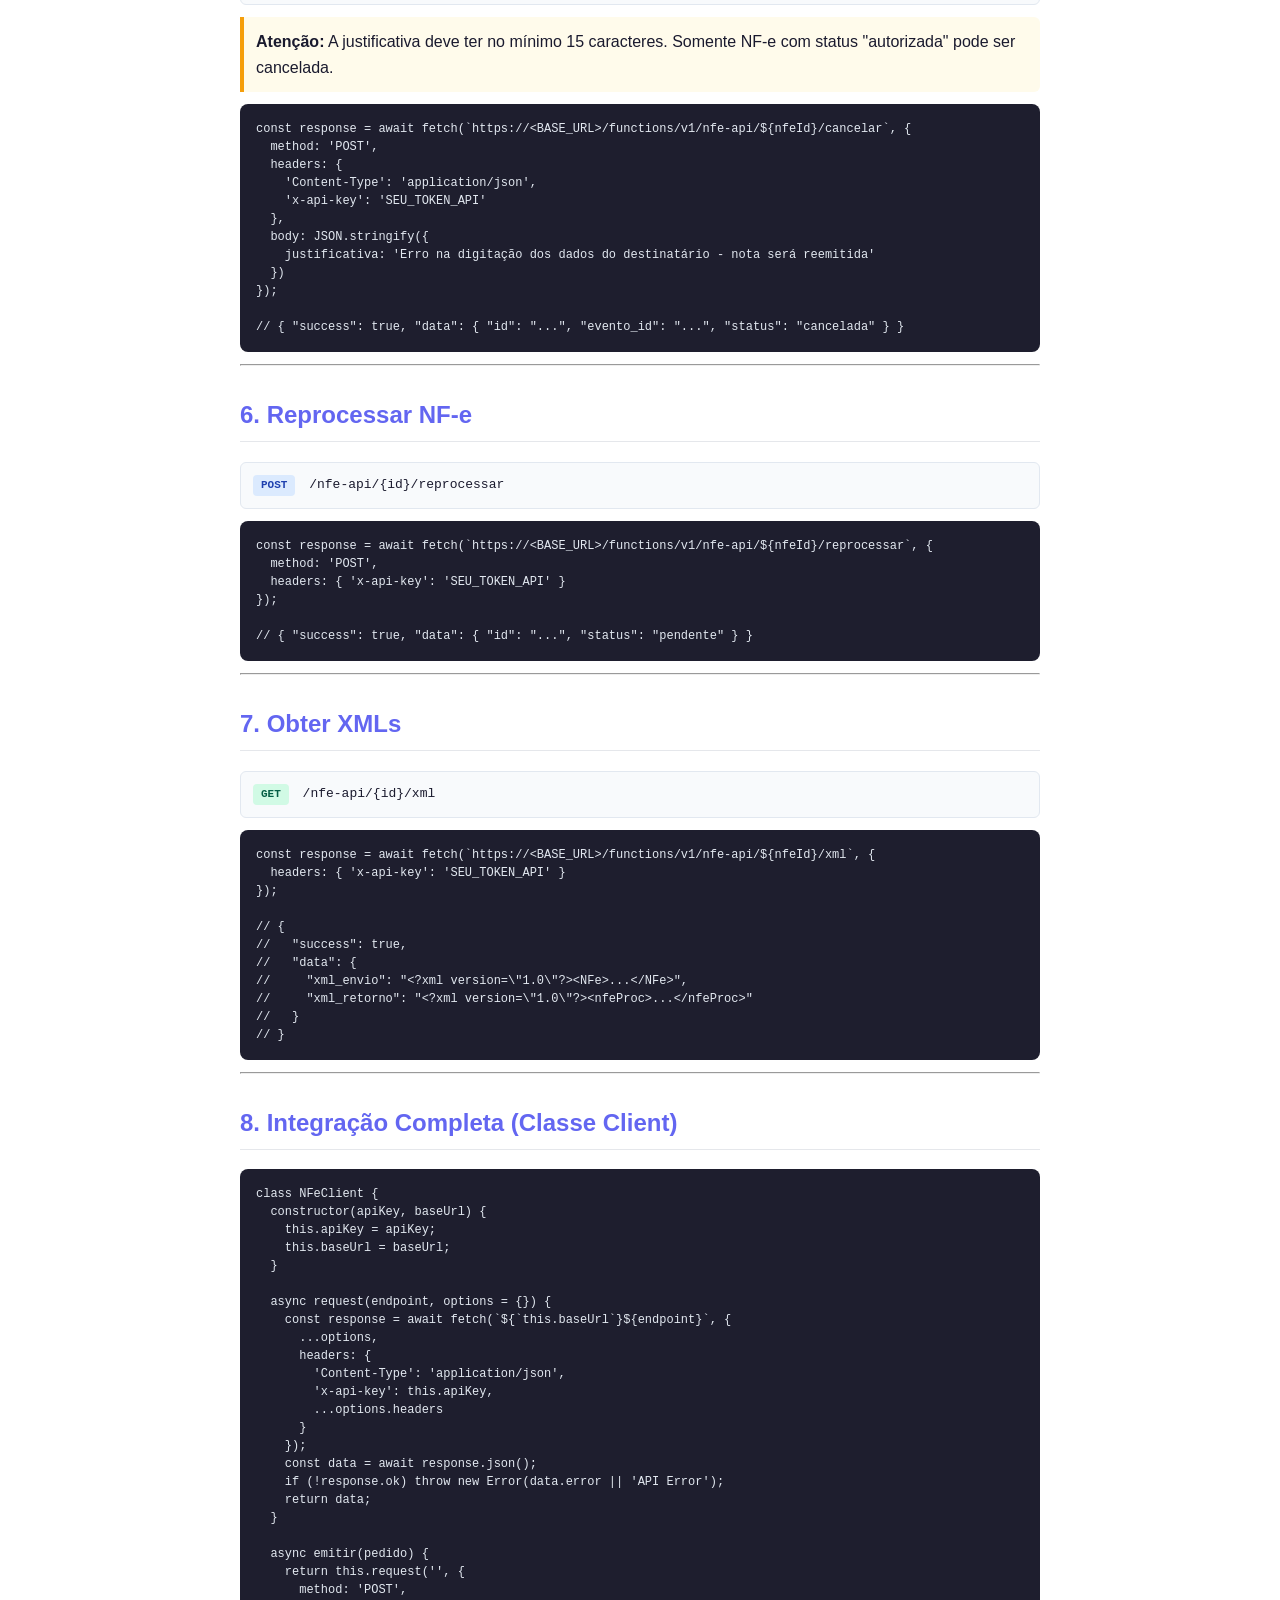
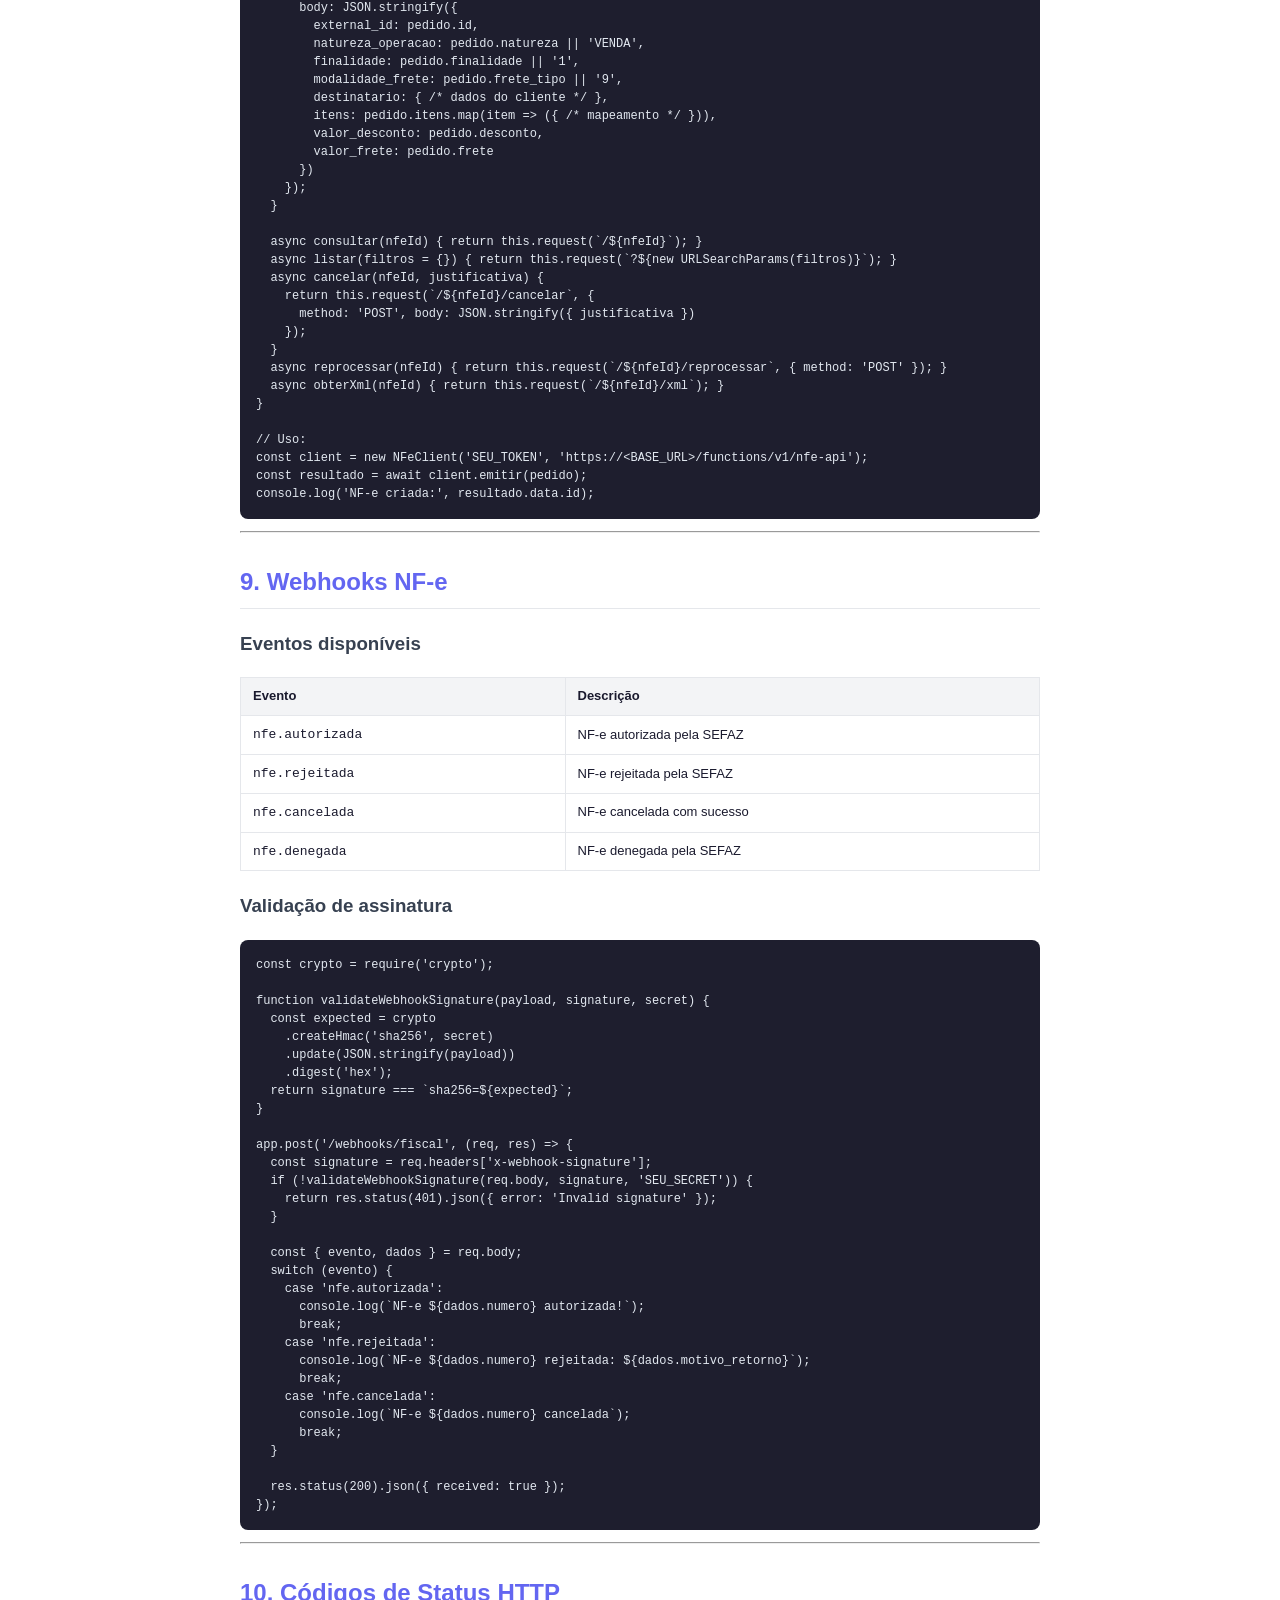
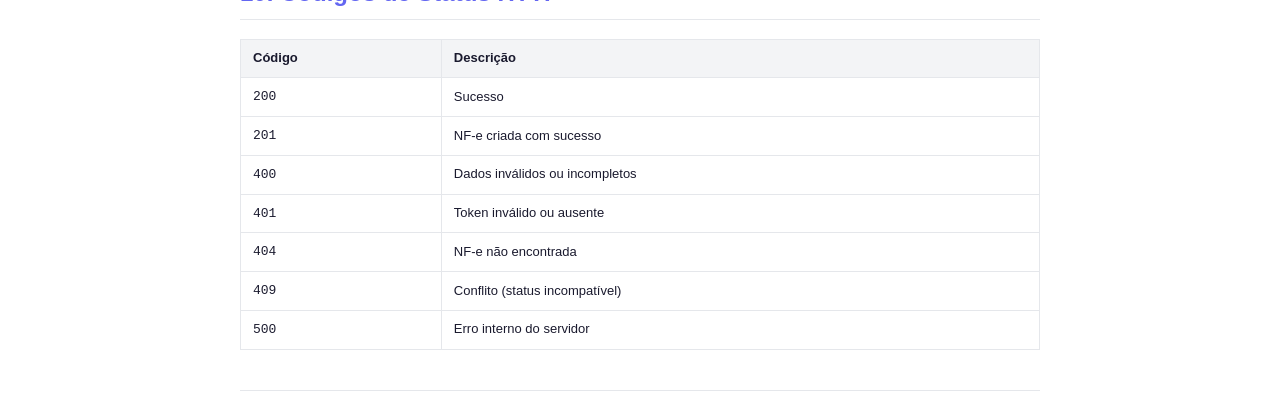
==== commit 01b870af: "Changes Co-authored-by: andreghiggi <54943934+andreghiggi@users.noreply.github.com>" ====
--- a/public/docs-nfe.html
+++ b/public/docs-nfe.html
@@ -62,6 +62,64 @@
     <tr><td><code>offset</code></td><td>number</td><td>Offset para paginação</td></tr>
   </tbody>
 </table>
+
+<hr>
+
+<h2>1.1 Cadastro de Empresa (Onboarding)</h2>
+<div class="endpoint"><span class="badge post">POST</span> /nfe-api/register</div>
+<p>Endpoint <strong>público</strong> (não exige <code>x-api-key</code>) para criar uma empresa e receber automaticamente o token principal. Suporta <strong>Pessoa Jurídica (CNPJ)</strong> e <strong>Pessoa Física (CPF) — produtor rural</strong>.</p>
+
+<h3>Campos</h3>
+<table>
+  <thead><tr><th>Campo</th><th>Obrigatório</th><th>Descrição</th></tr></thead>
+  <tbody>
+    <tr><td><code>cnpj</code></td><td>Sim</td><td>CNPJ (14 dígitos) <em>ou</em> CPF (11 dígitos) do emitente. O tipo de pessoa é inferido pelo tamanho.</td></tr>
+    <tr><td><code>razao_social</code></td><td>Sim</td><td>Razão social (PJ) ou nome completo do produtor rural (PF).</td></tr>
+    <tr><td><code>nome_fantasia</code></td><td>Não</td><td>Nome fantasia (PJ) ou nome da propriedade rural (PF).</td></tr>
+    <tr><td><code>inscricao_estadual</code></td><td>Recomendado</td><td>IE — <strong>obrigatória para produtor rural PF</strong> emitir NF-e.</td></tr>
+    <tr><td><code>uf</code></td><td>Não</td><td>UF do emitente (padrão: SP).</td></tr>
+    <tr><td><code>municipio</code></td><td>Não</td><td>Nome do município.</td></tr>
+    <tr><td><code>codigo_municipio</code></td><td>Não</td><td>Código IBGE (7 dígitos).</td></tr>
+  </tbody>
+</table>
+
+<h3>Exemplo — Pessoa Jurídica</h3>
+<pre><code>await fetch('https://&lt;BASE_URL&gt;/functions/v1/nfe-api/register', {
+  method: 'POST',
+  headers: { 'Content-Type': 'application/json' },
+  body: JSON.stringify({
+    cnpj: '12345678000190',
+    razao_social: 'Empresa Exemplo Ltda',
+    nome_fantasia: 'Exemplo',
+    inscricao_estadual: '1234567890',
+    uf: 'RS', municipio: 'Porto Alegre', codigo_municipio: '4314902'
+  })
+});</code></pre>
+
+<h3>Exemplo — Produtor Rural (Pessoa Física)</h3>
+<pre><code>await fetch('https://&lt;BASE_URL&gt;/functions/v1/nfe-api/register', {
+  method: 'POST',
+  headers: { 'Content-Type': 'application/json' },
+  body: JSON.stringify({
+    cnpj: '01162635045',                  // CPF com 11 dígitos
+    razao_social: 'João da Silva',        // Nome completo do produtor
+    nome_fantasia: 'Fazenda Boa Vista',   // Nome da propriedade (opcional)
+    inscricao_estadual: '2651016327',     // IE obrigatória para PF
+    uf: 'RS', municipio: 'Bagé', codigo_municipio: '4301602'
+  })
+});</code></pre>
+
+<h3>Resposta (201)</h3>
+<pre><code>{
+  "success": true,
+  "empresa": { "id": "uuid", "razao_social": "...", "ambiente": "homologacao" },
+  "token": "sk_live_xxxxxxxx-xxxx-xxxx-xxxx-xxxxxxxxxxxx",
+  "tipo_pessoa": "PF"
+}</code></pre>
+
+<div class="note">
+  <strong>⚠️ Produtor Rural (PF):</strong> a emissão de NF-e por CPF pode apresentar rejeições intermitentes em homologação da SEFAZ-RS. O cadastro está liberado; valide a primeira emissão antes de ir para produção. <strong>NFC-e não é permitida para emitentes PF.</strong>
+</div>
 
 <hr>
 
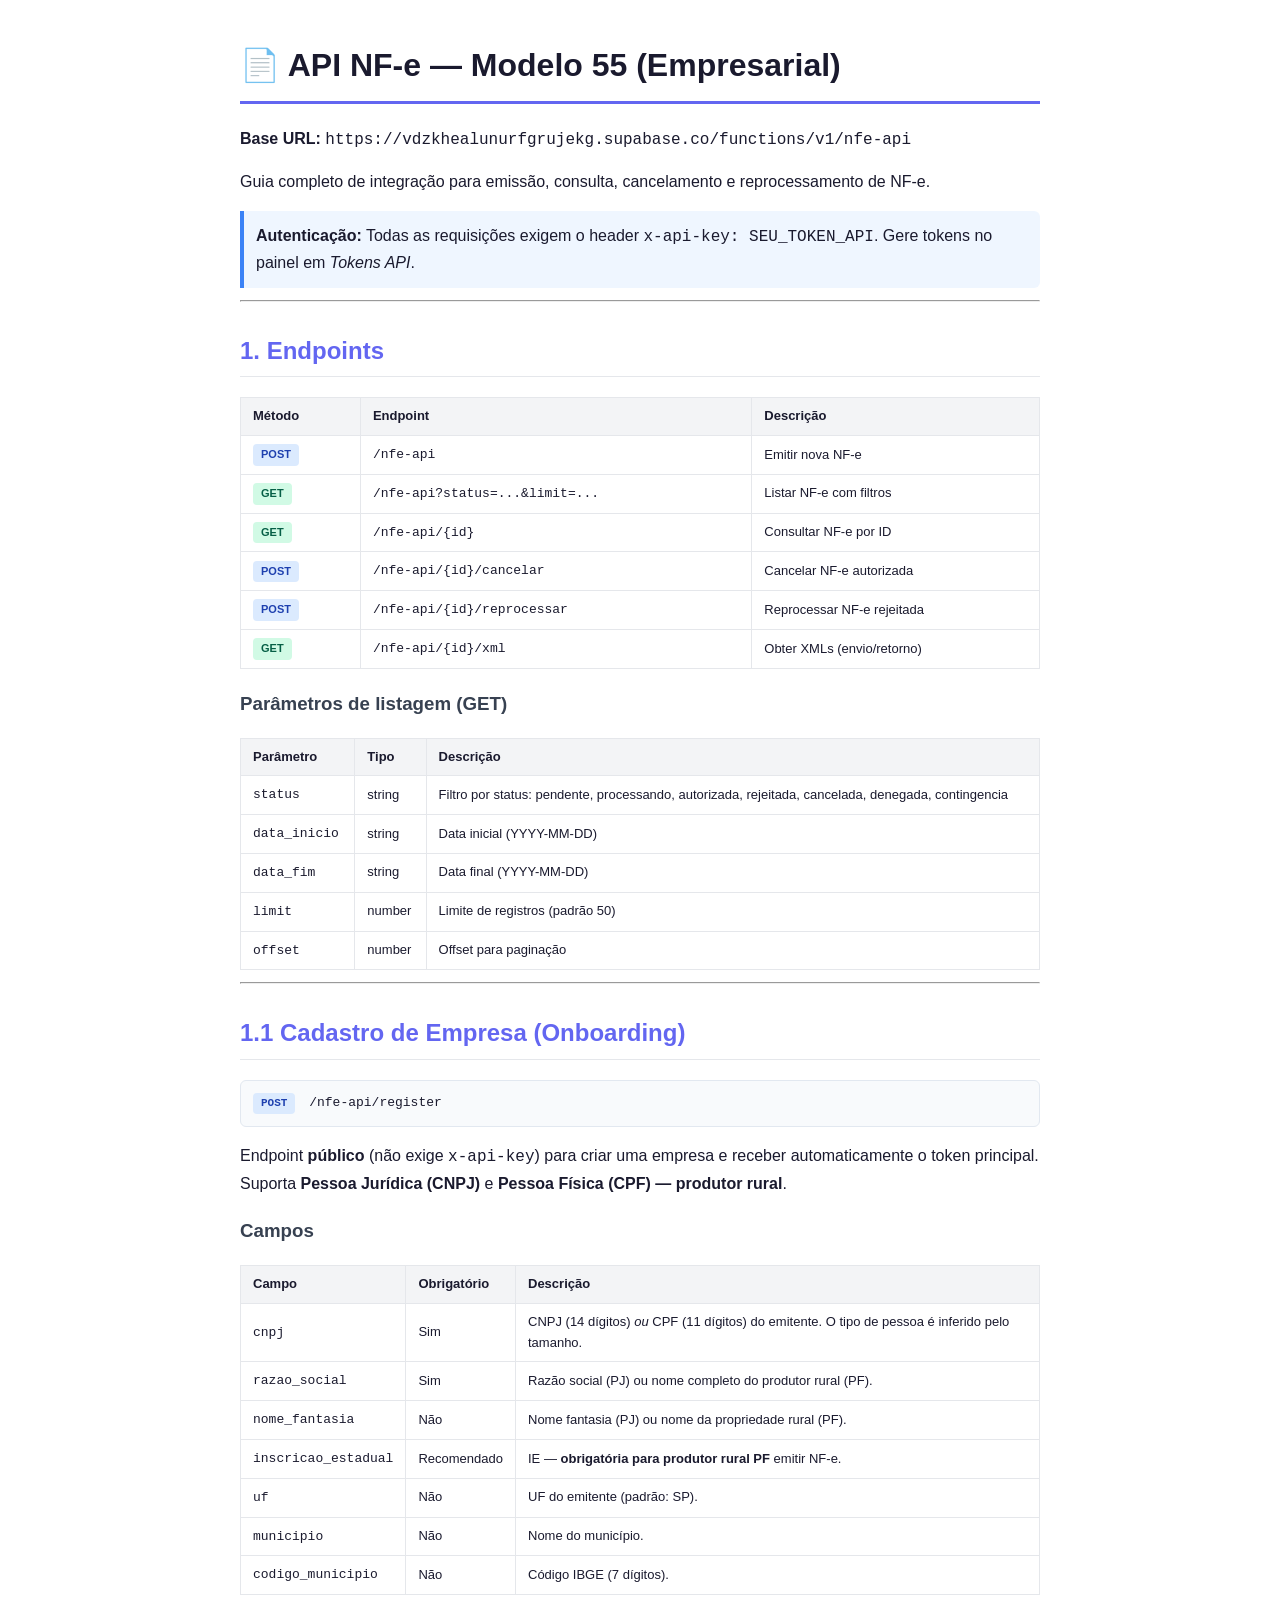
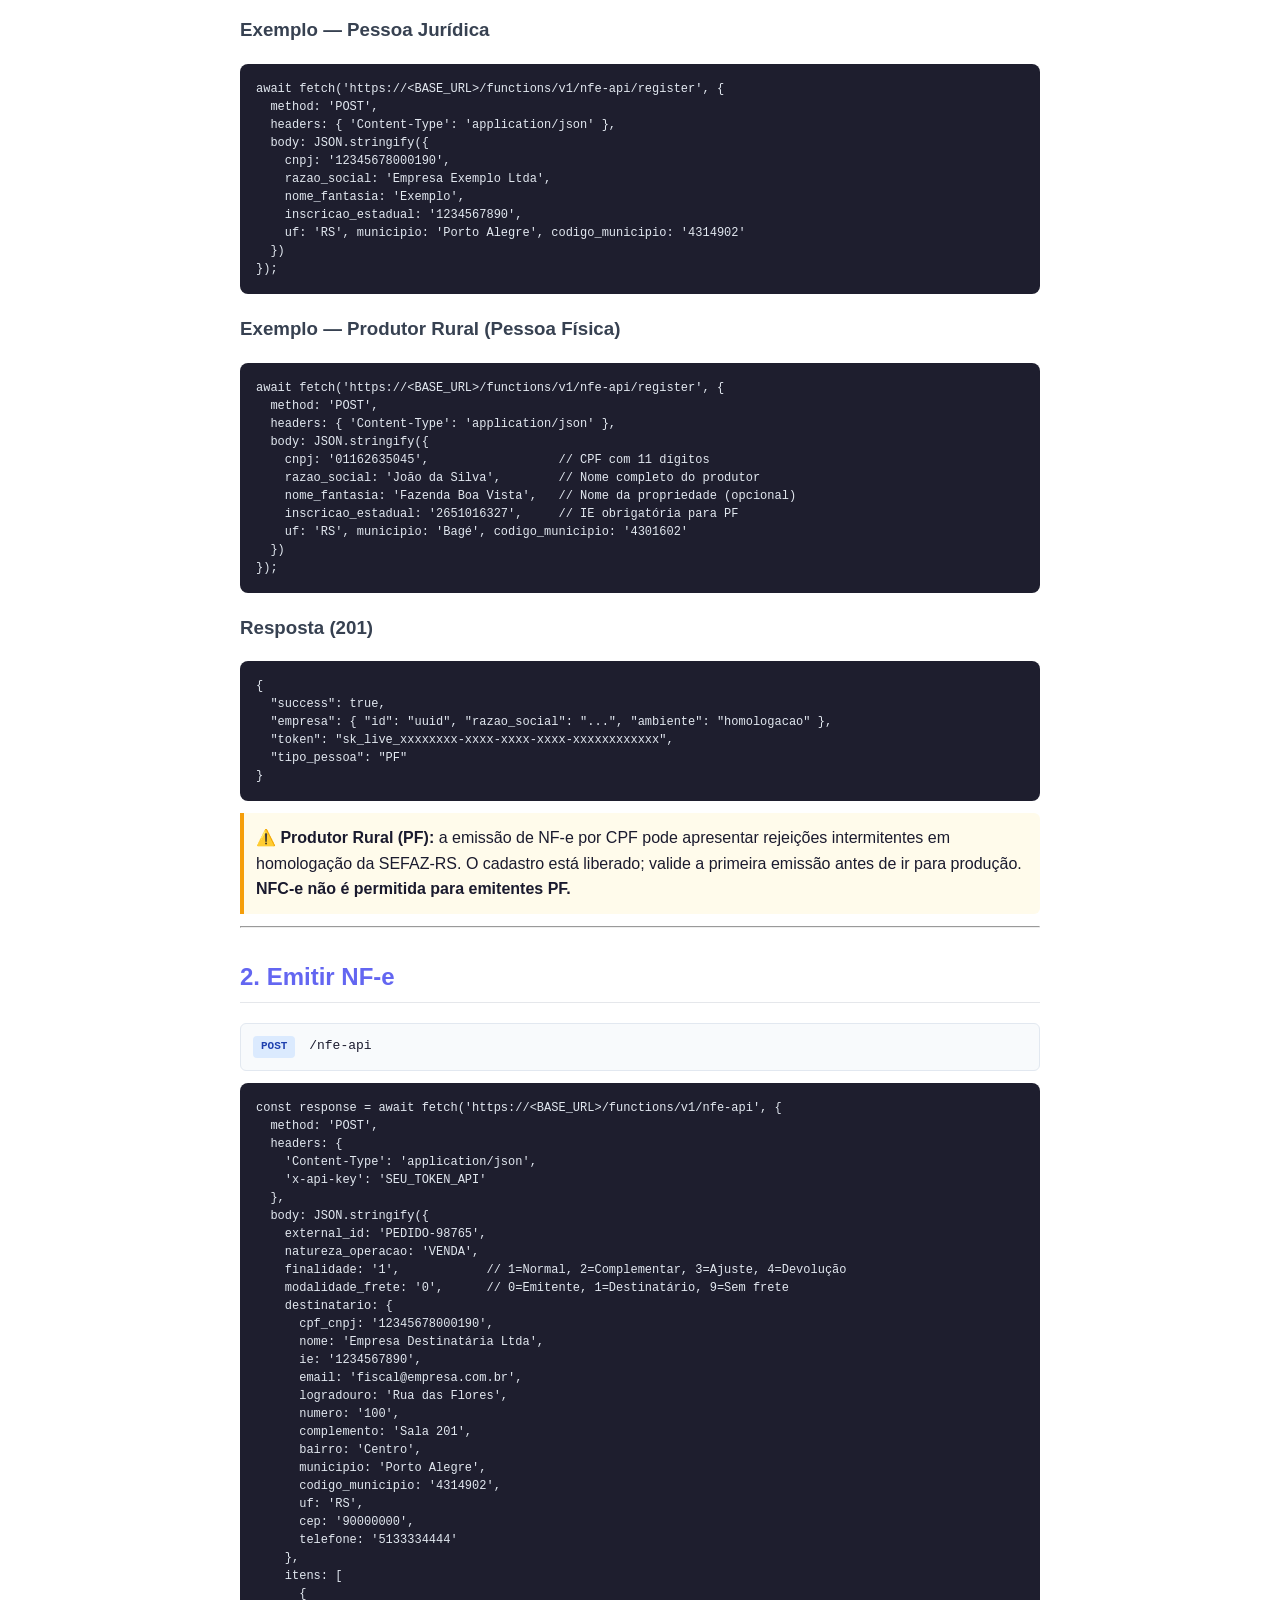
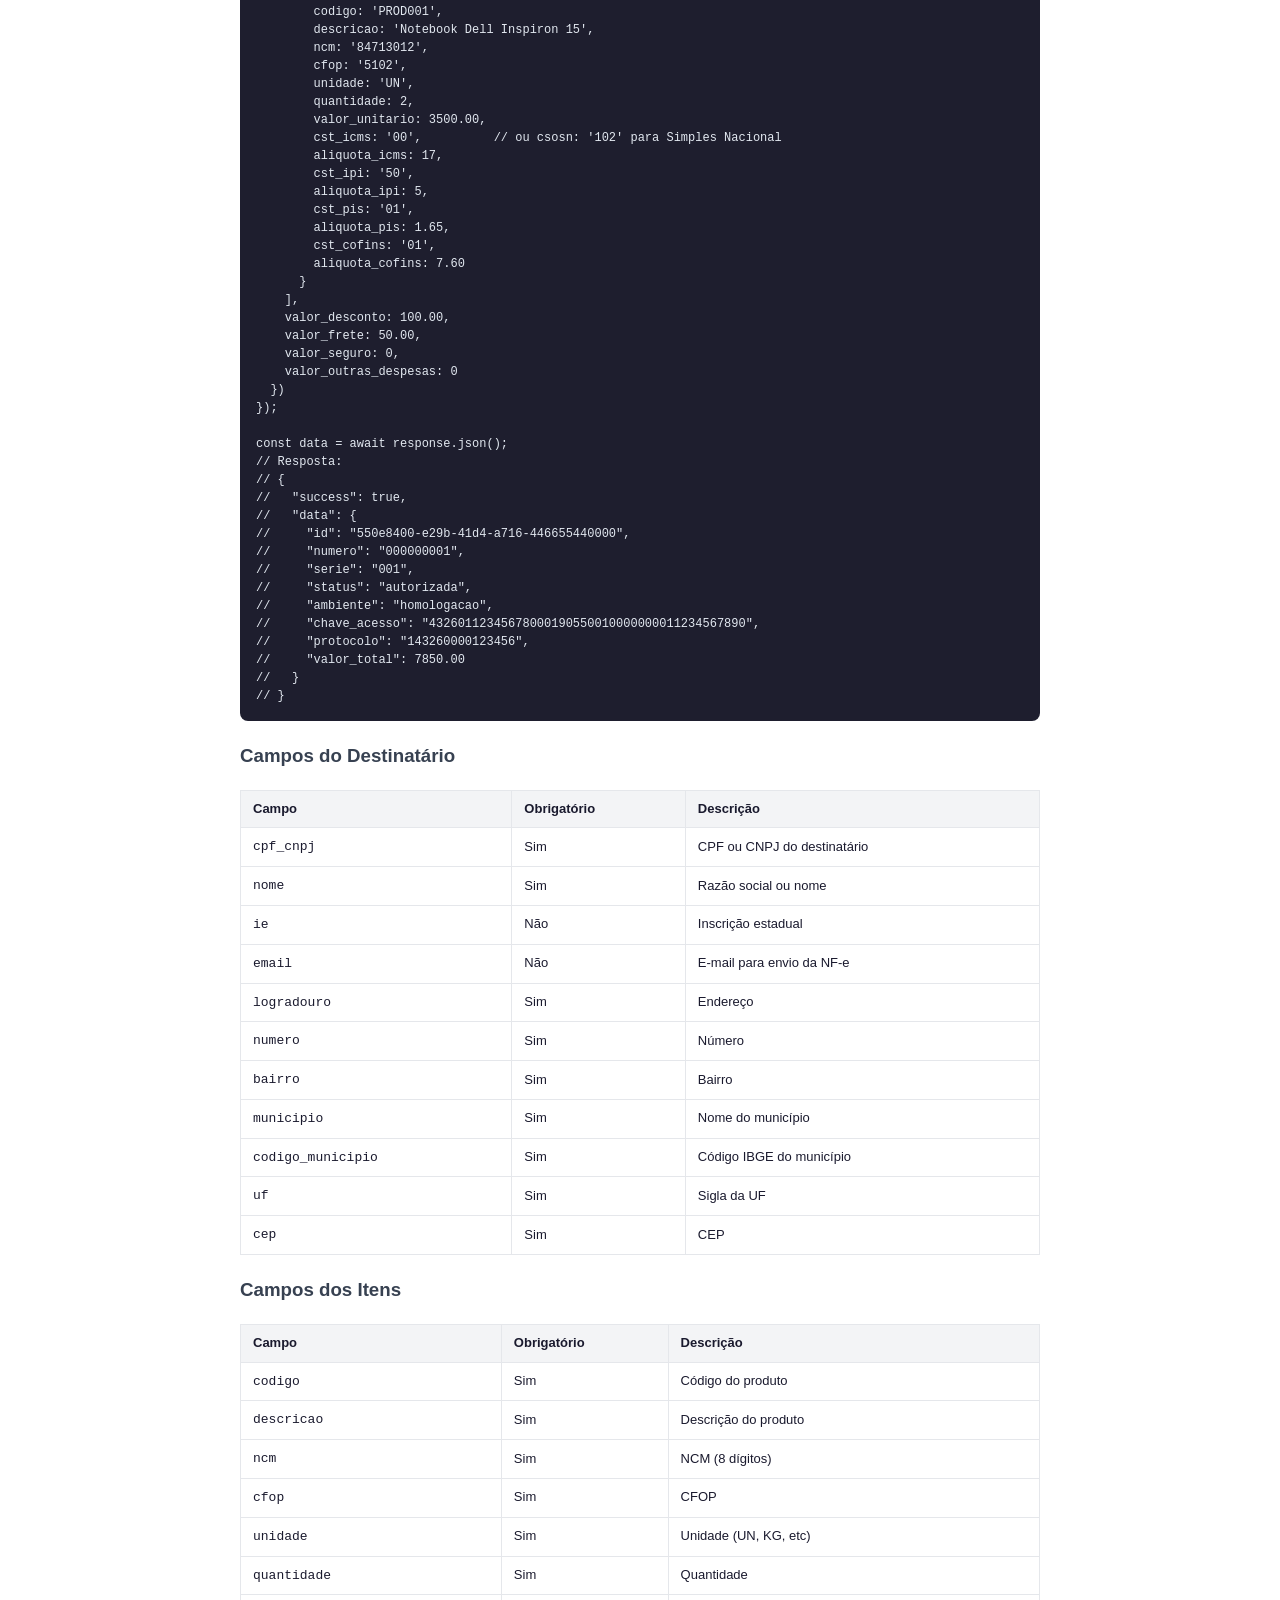
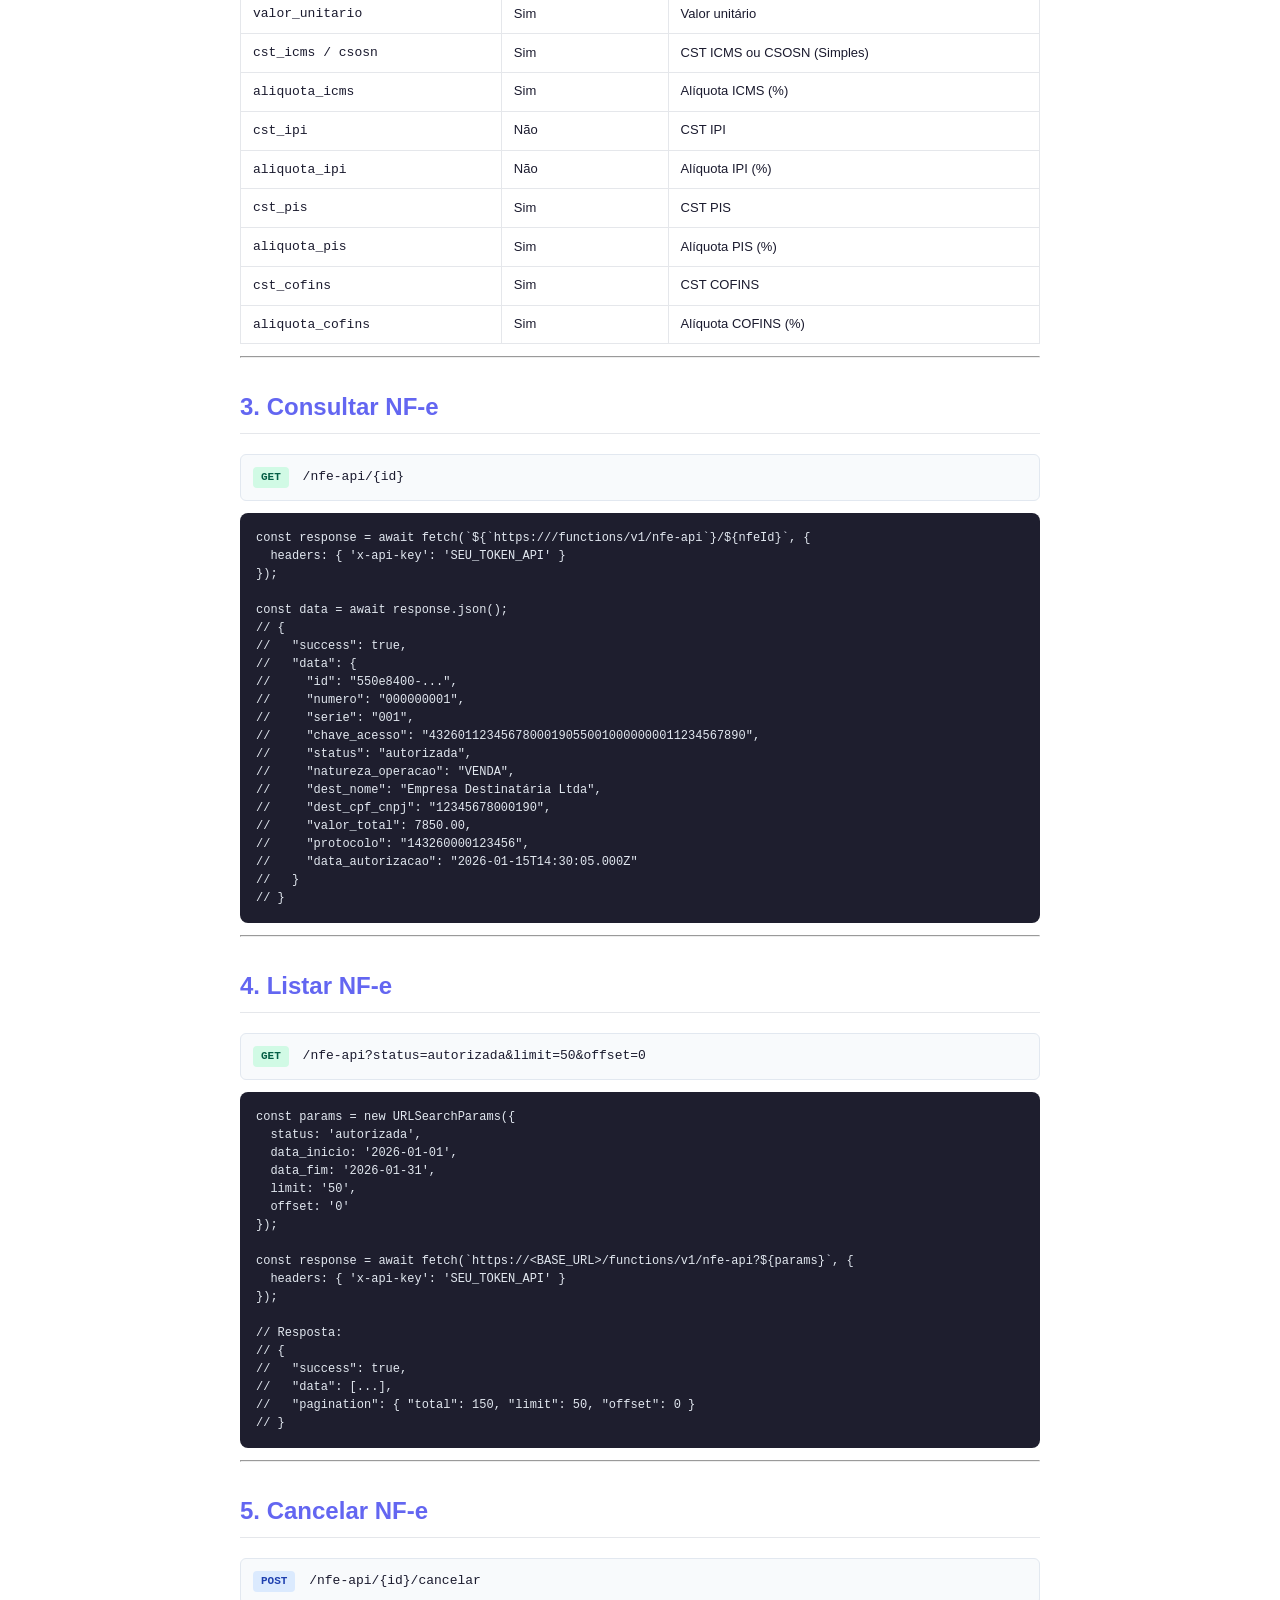
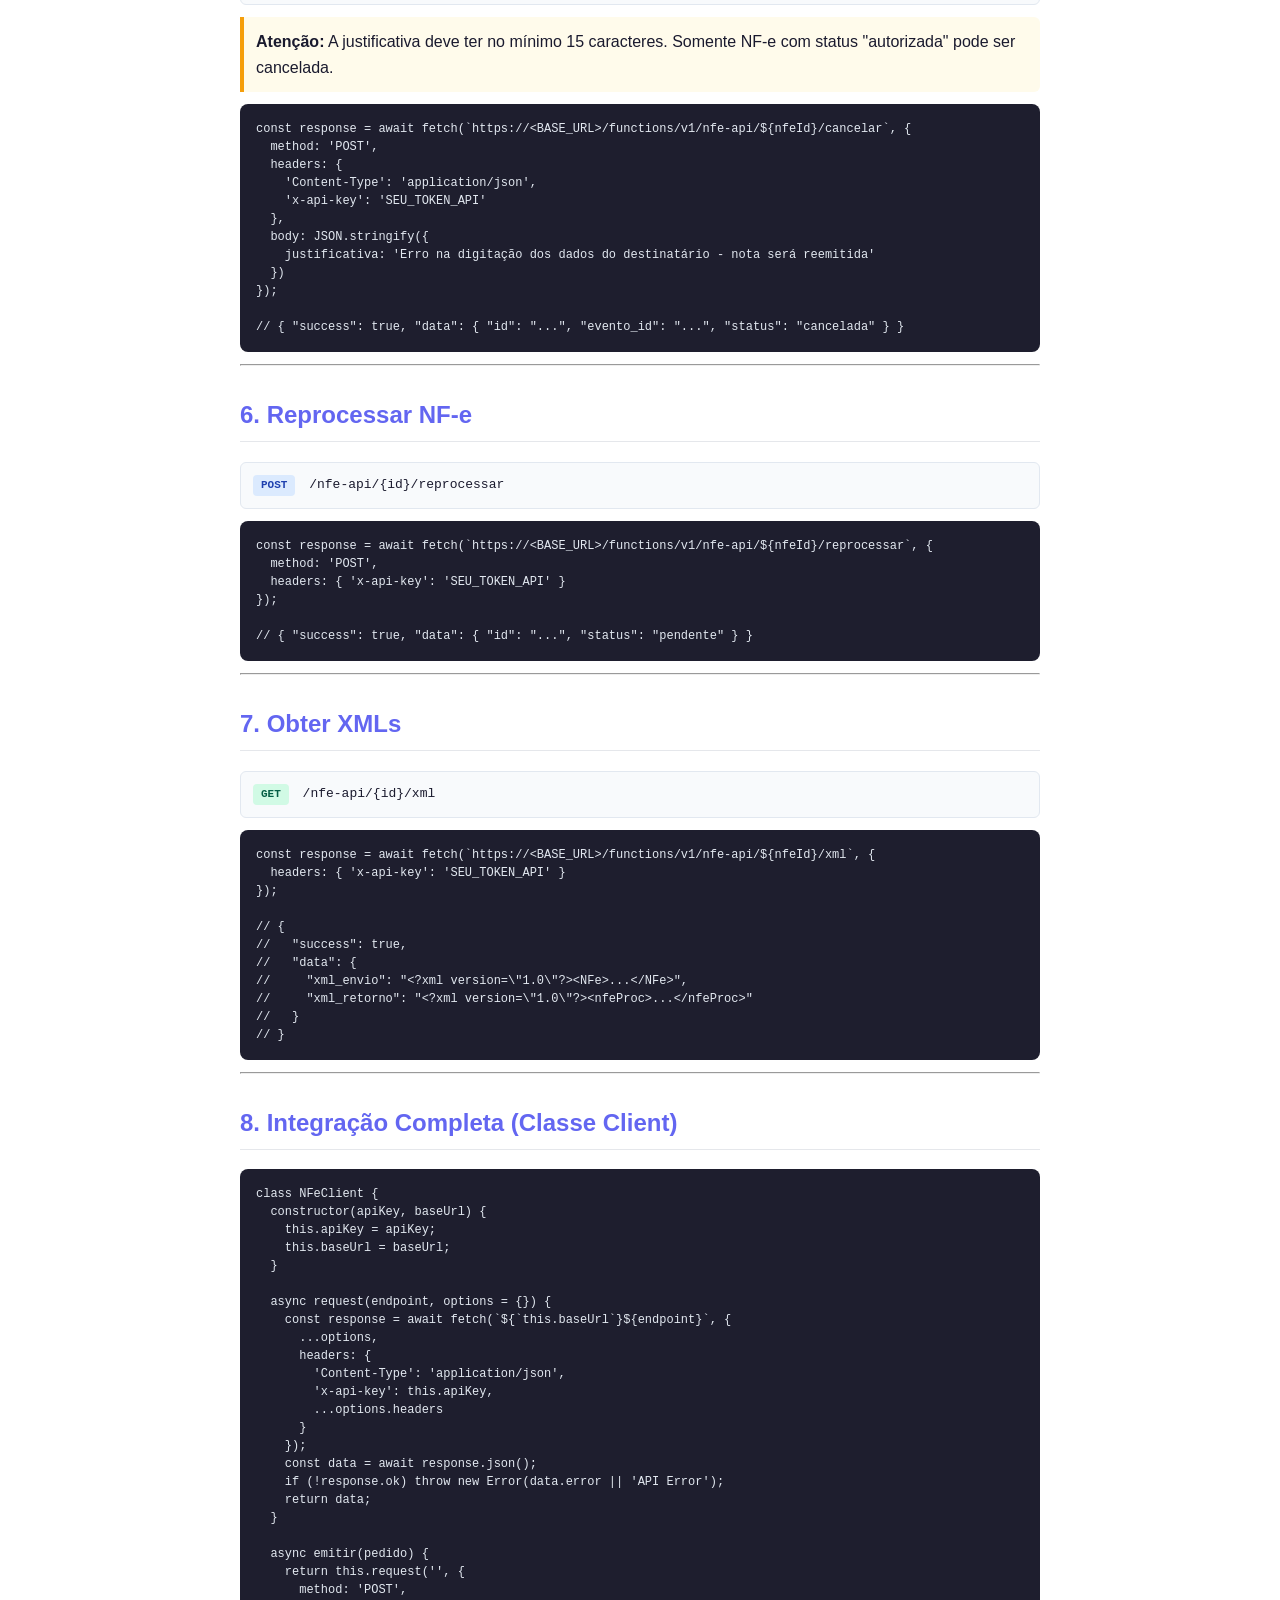
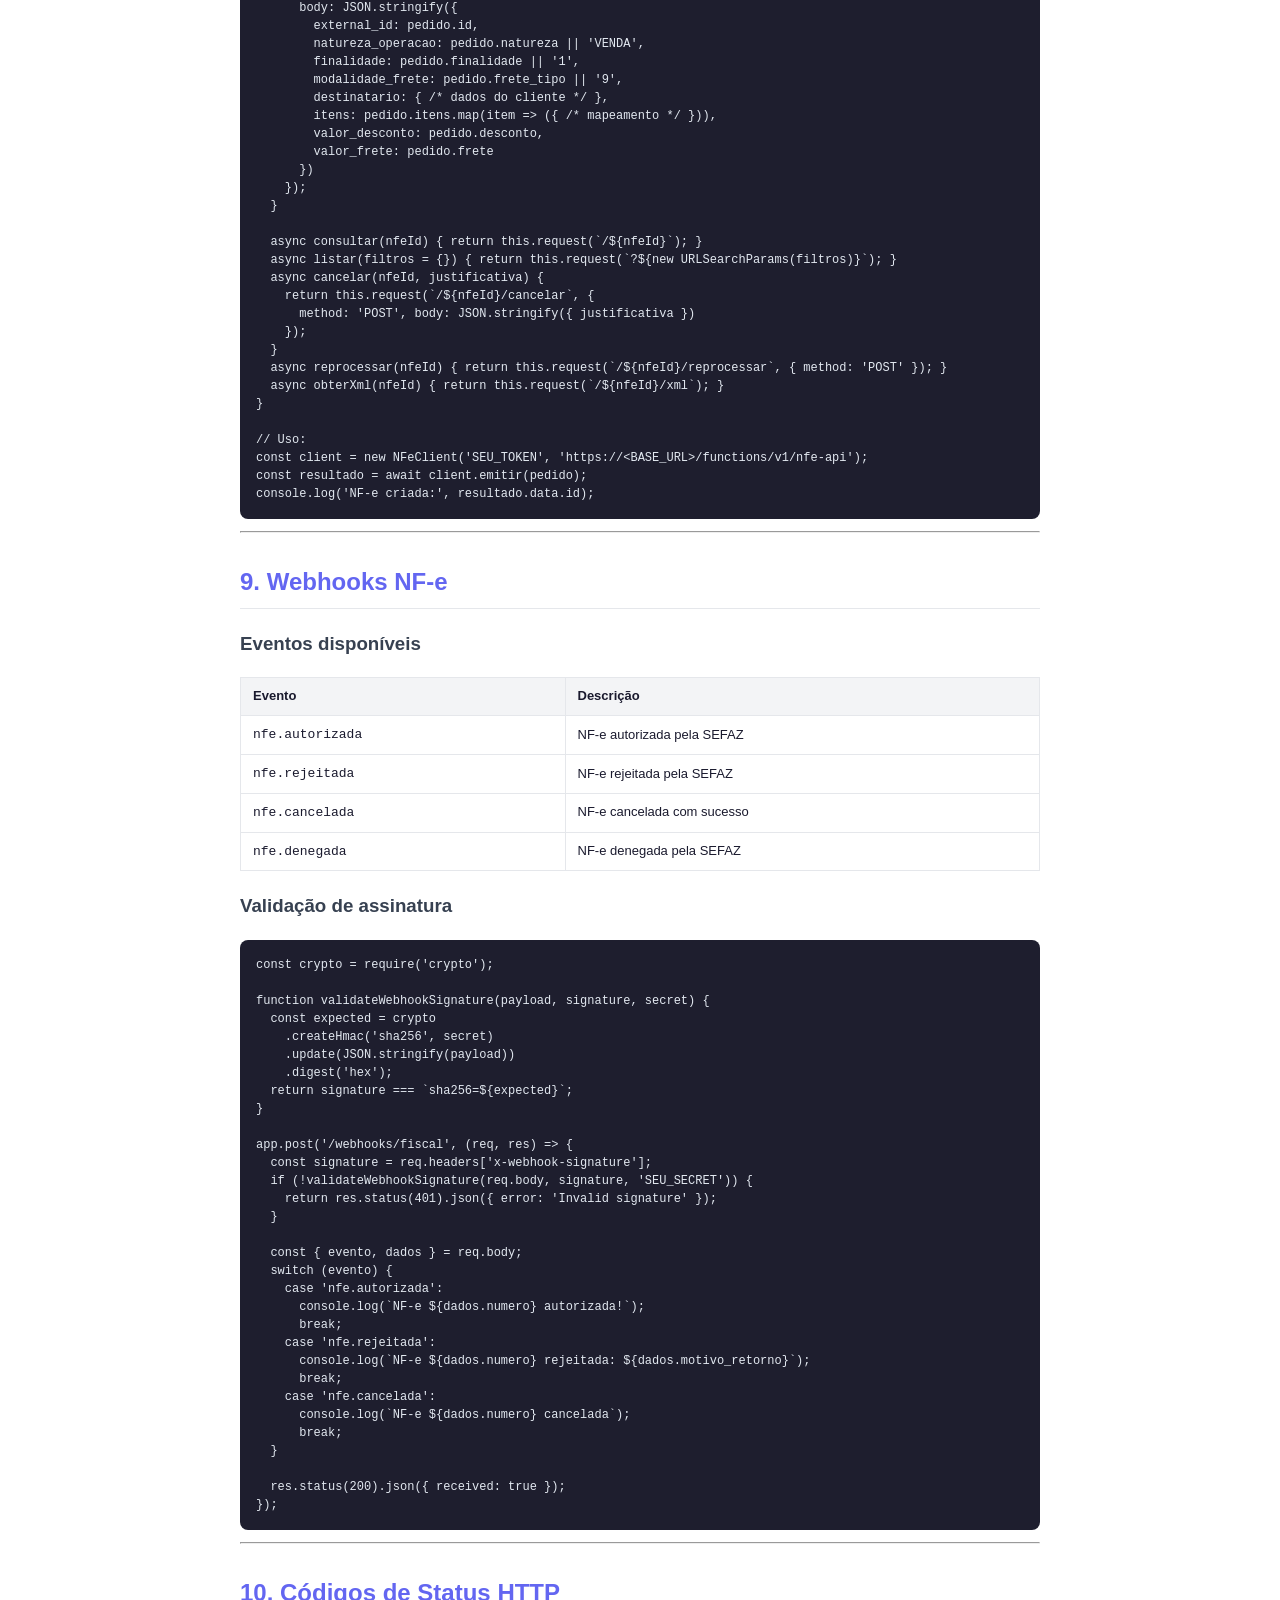
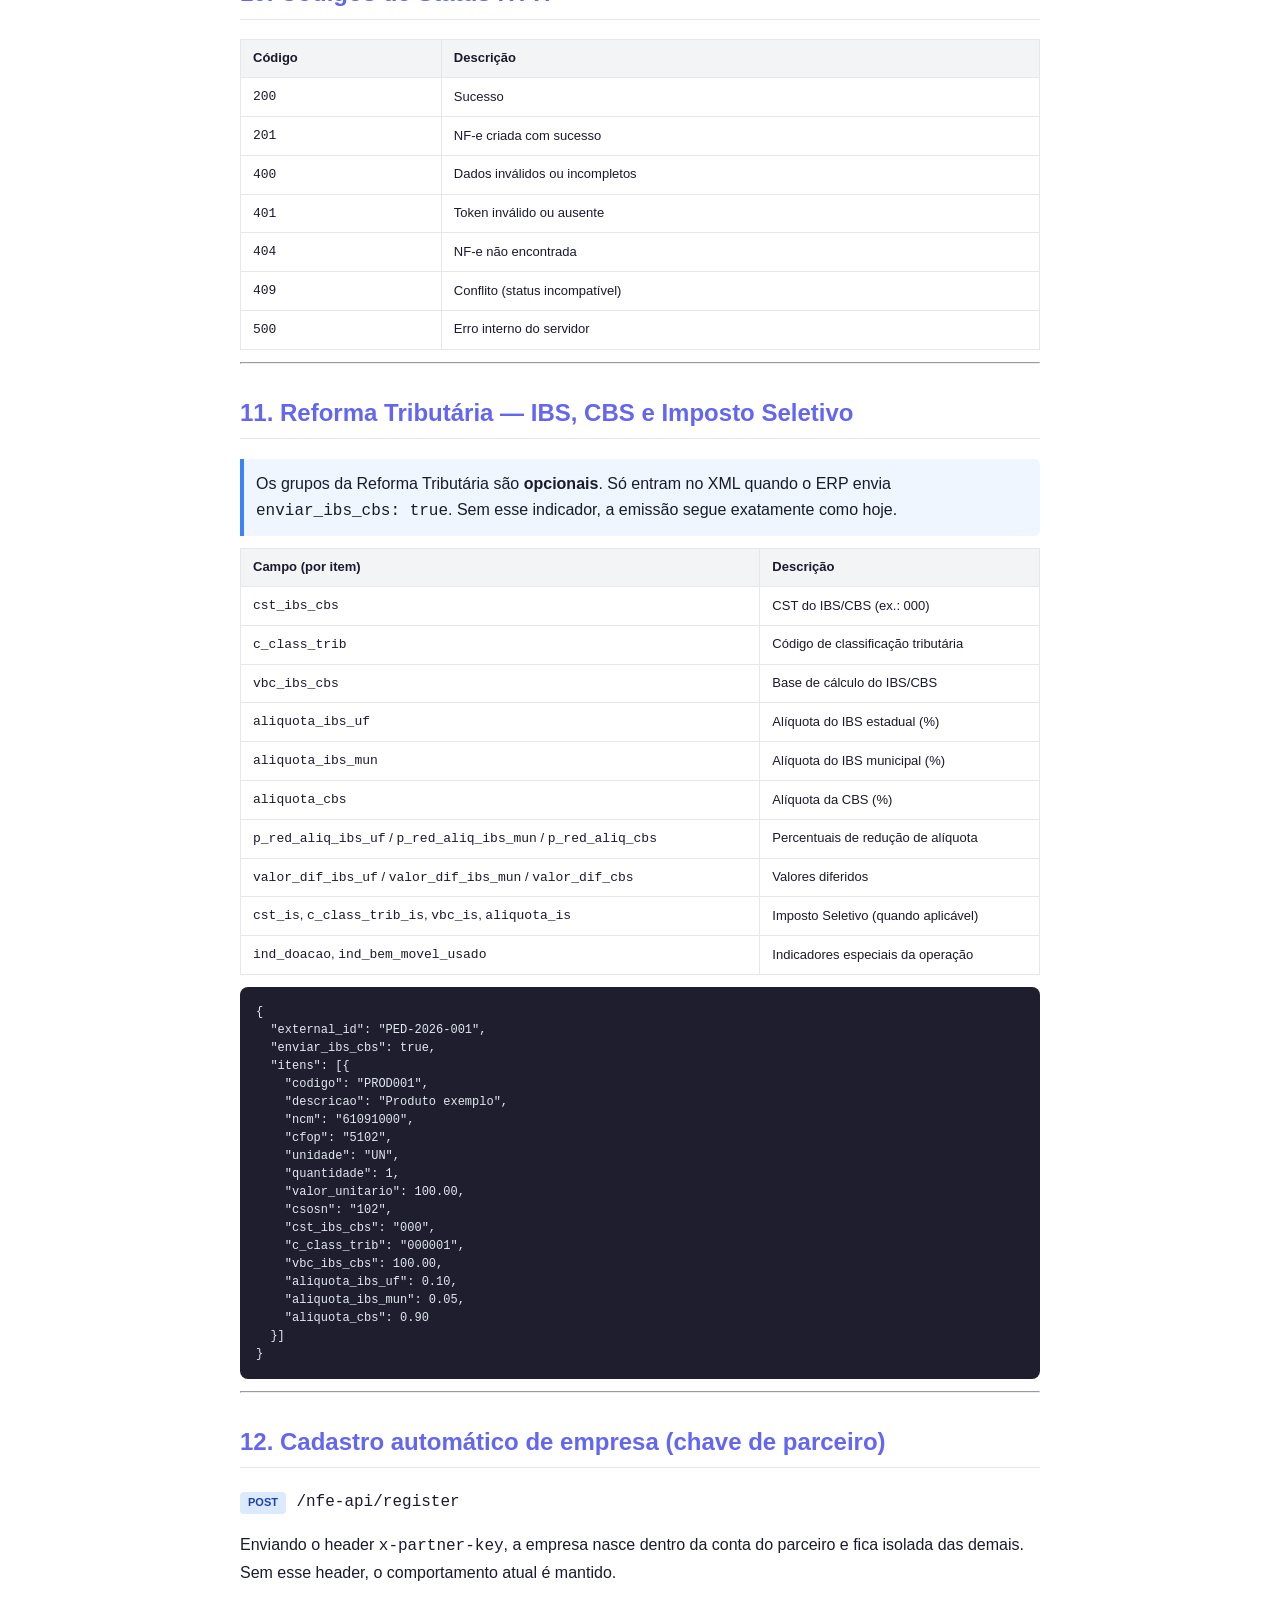
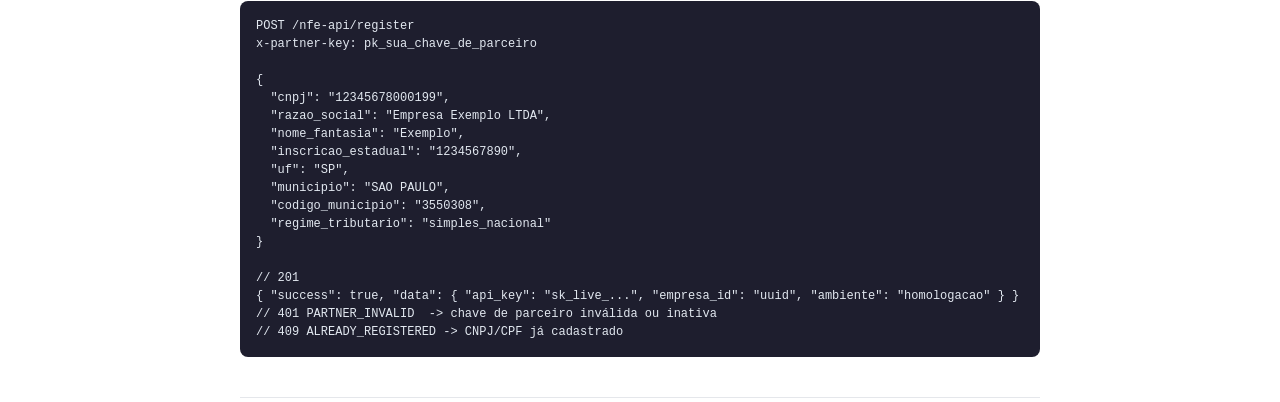
==== commit 1ed75190: "Work in progress" ====
--- a/public/docs-nfe.html
+++ b/public/docs-nfe.html
@@ -456,6 +456,74 @@
   </tbody>
 </table>
 
+<hr>
+
+<h2>11. Reforma Tributária — IBS, CBS e Imposto Seletivo</h2>
+<div class="info">
+  Os grupos da Reforma Tributária são <strong>opcionais</strong>. Só entram no XML quando o ERP envia
+  <code>enviar_ibs_cbs: true</code>. Sem esse indicador, a emissão segue exatamente como hoje.
+</div>
+<table>
+  <thead><tr><th>Campo (por item)</th><th>Descrição</th></tr></thead>
+  <tbody>
+    <tr><td><code>cst_ibs_cbs</code></td><td>CST do IBS/CBS (ex.: 000)</td></tr>
+    <tr><td><code>c_class_trib</code></td><td>Código de classificação tributária</td></tr>
+    <tr><td><code>vbc_ibs_cbs</code></td><td>Base de cálculo do IBS/CBS</td></tr>
+    <tr><td><code>aliquota_ibs_uf</code></td><td>Alíquota do IBS estadual (%)</td></tr>
+    <tr><td><code>aliquota_ibs_mun</code></td><td>Alíquota do IBS municipal (%)</td></tr>
+    <tr><td><code>aliquota_cbs</code></td><td>Alíquota da CBS (%)</td></tr>
+    <tr><td><code>p_red_aliq_ibs_uf</code> / <code>p_red_aliq_ibs_mun</code> / <code>p_red_aliq_cbs</code></td><td>Percentuais de redução de alíquota</td></tr>
+    <tr><td><code>valor_dif_ibs_uf</code> / <code>valor_dif_ibs_mun</code> / <code>valor_dif_cbs</code></td><td>Valores diferidos</td></tr>
+    <tr><td><code>cst_is</code>, <code>c_class_trib_is</code>, <code>vbc_is</code>, <code>aliquota_is</code></td><td>Imposto Seletivo (quando aplicável)</td></tr>
+    <tr><td><code>ind_doacao</code>, <code>ind_bem_movel_usado</code></td><td>Indicadores especiais da operação</td></tr>
+  </tbody>
+</table>
+<pre><code>{
+  "external_id": "PED-2026-001",
+  "enviar_ibs_cbs": true,
+  "itens": [{
+    "codigo": "PROD001",
+    "descricao": "Produto exemplo",
+    "ncm": "61091000",
+    "cfop": "5102",
+    "unidade": "UN",
+    "quantidade": 1,
+    "valor_unitario": 100.00,
+    "csosn": "102",
+    "cst_ibs_cbs": "000",
+    "c_class_trib": "000001",
+    "vbc_ibs_cbs": 100.00,
+    "aliquota_ibs_uf": 0.10,
+    "aliquota_ibs_mun": 0.05,
+    "aliquota_cbs": 0.90
+  }]
+}</code></pre>
+
+<hr>
+
+<h2>12. Cadastro automático de empresa (chave de parceiro)</h2>
+<p><span class="badge post">POST</span> <code>/nfe-api/register</code></p>
+<p>Enviando o header <code>x-partner-key</code>, a empresa nasce dentro da conta do parceiro e fica isolada das demais.
+Sem esse header, o comportamento atual é mantido.</p>
+<pre><code>POST /nfe-api/register
+x-partner-key: pk_sua_chave_de_parceiro
+
+{
+  "cnpj": "12345678000199",
+  "razao_social": "Empresa Exemplo LTDA",
+  "nome_fantasia": "Exemplo",
+  "inscricao_estadual": "1234567890",
+  "uf": "SP",
+  "municipio": "SAO PAULO",
+  "codigo_municipio": "3550308",
+  "regime_tributario": "simples_nacional"
+}
+
+// 201
+{ "success": true, "data": { "api_key": "sk_live_...", "empresa_id": "uuid", "ambiente": "homologacao" } }
+// 401 PARTNER_INVALID  -> chave de parceiro inválida ou inativa
+// 409 ALREADY_REGISTERED -> CNPJ/CPF já cadastrado</code></pre>
+
 <footer>
   Documentação API NF-e — Fiscal Flow &bull; Gerado em Março 2026
 </footer>
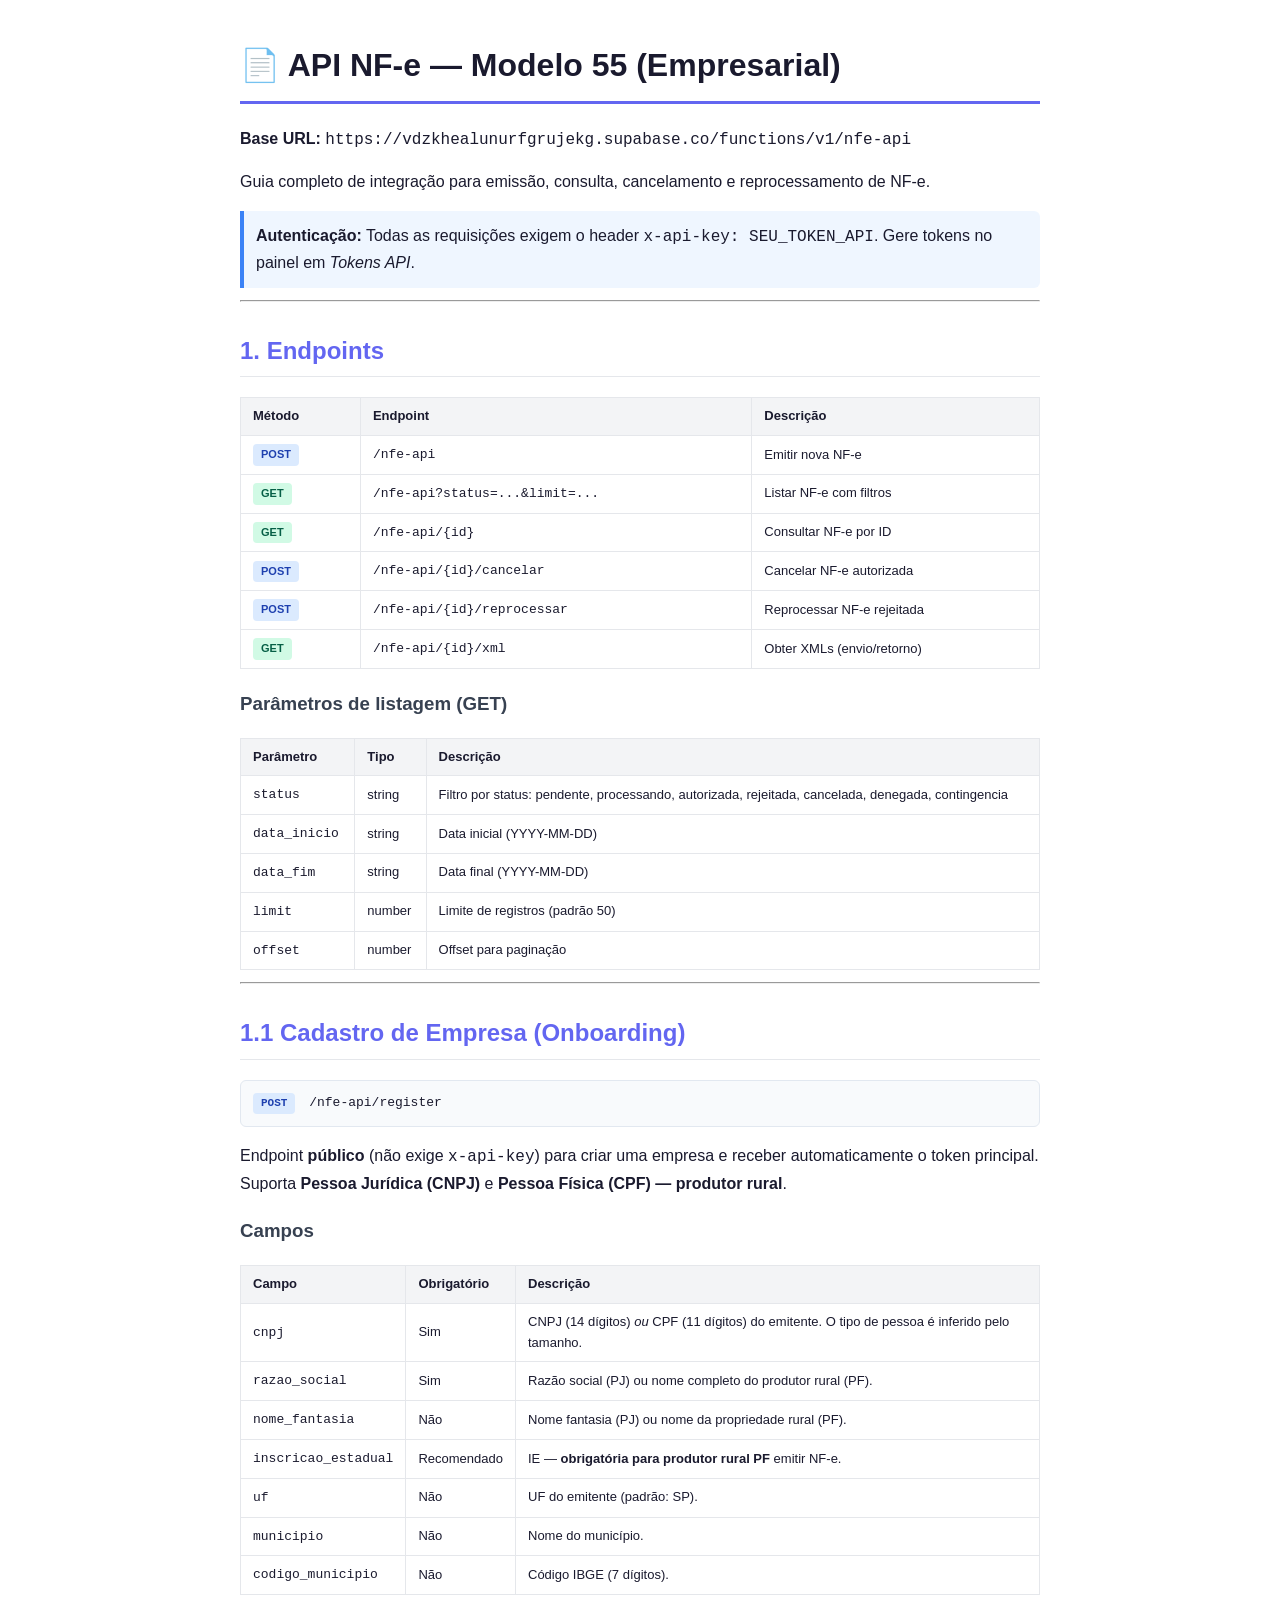
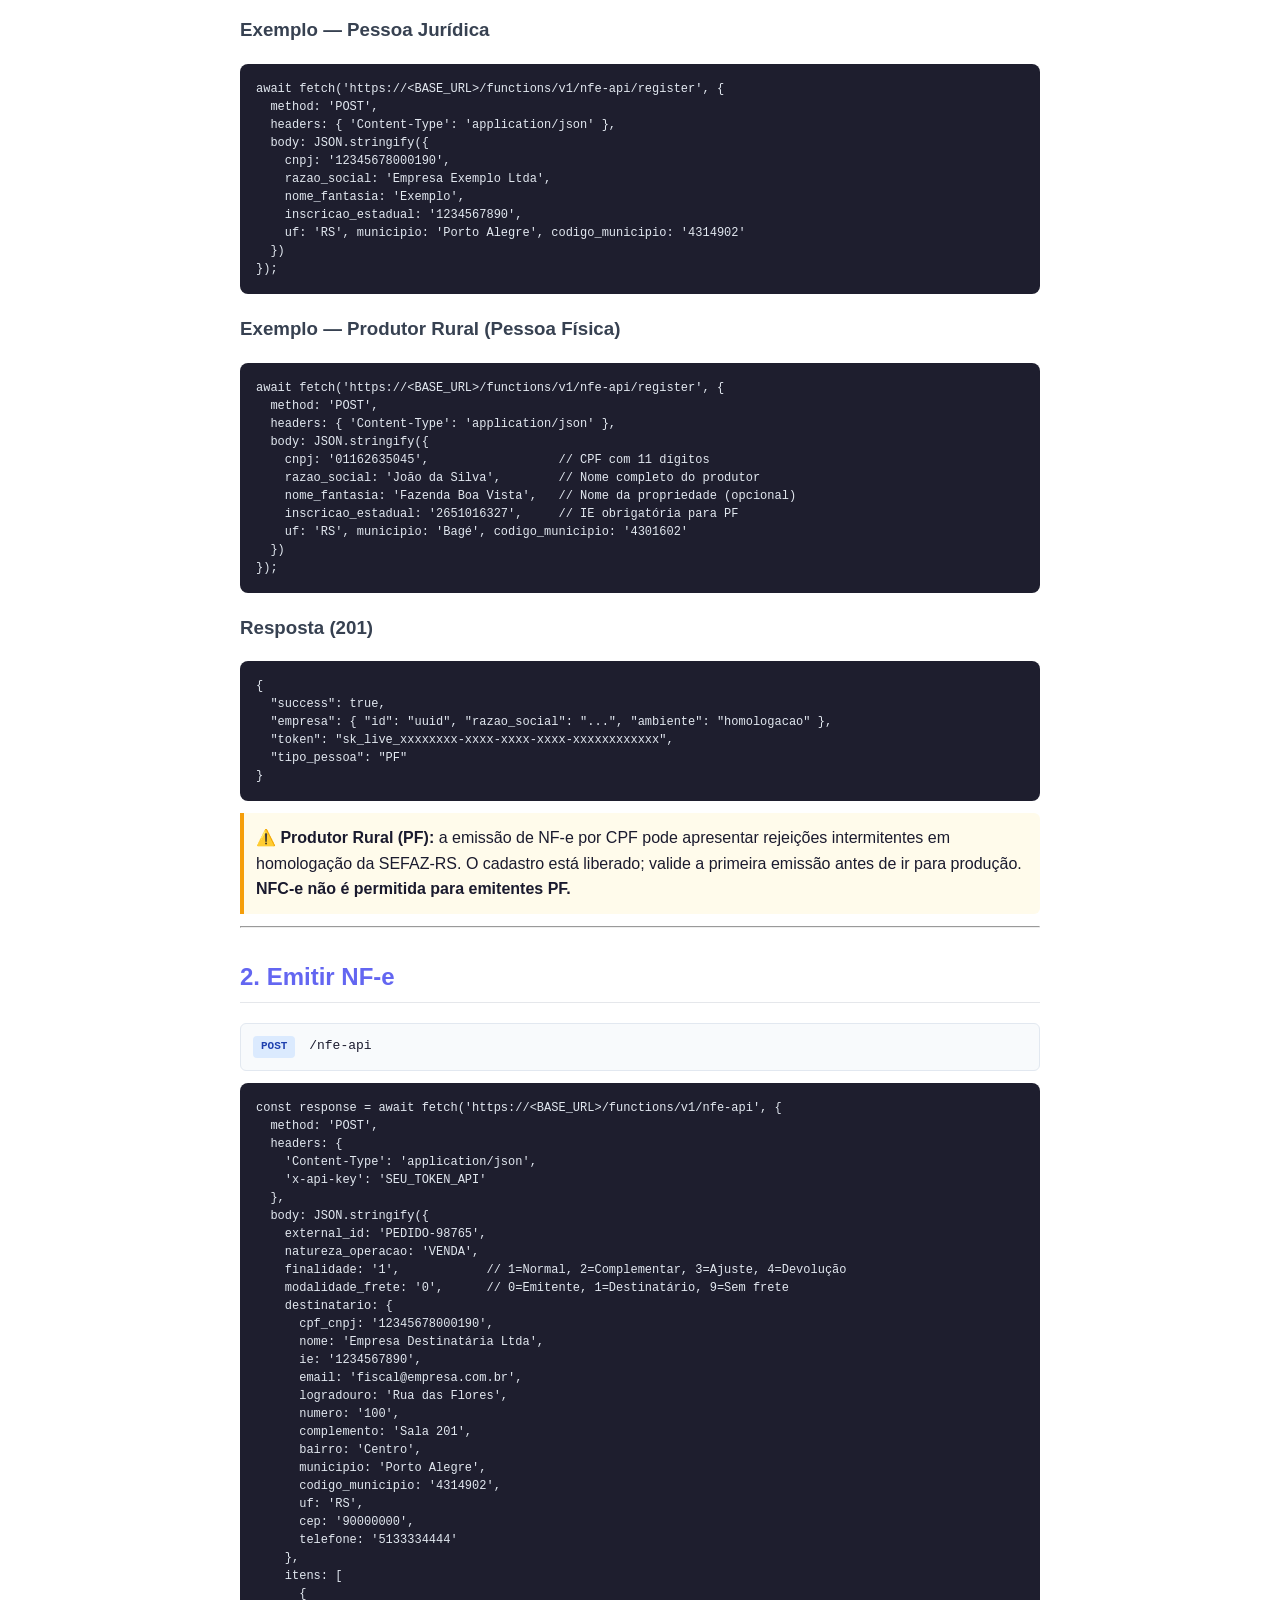
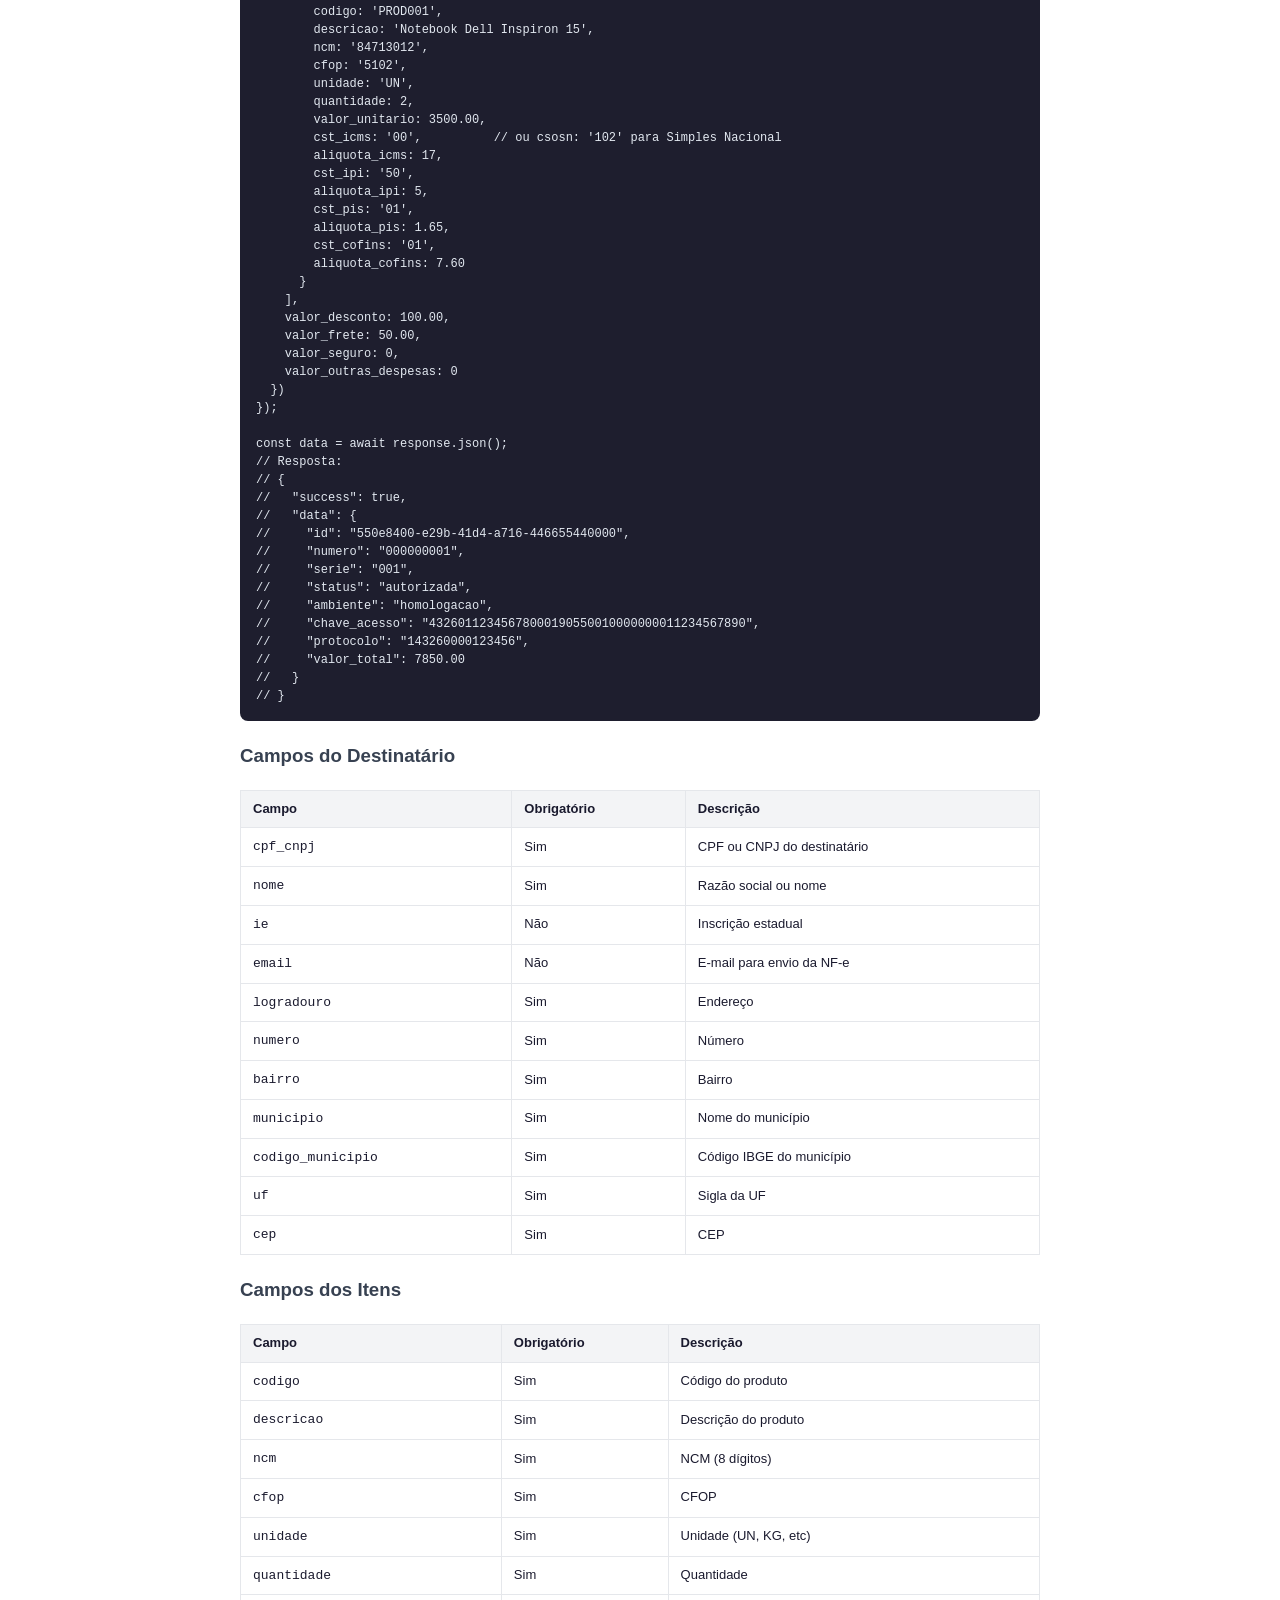
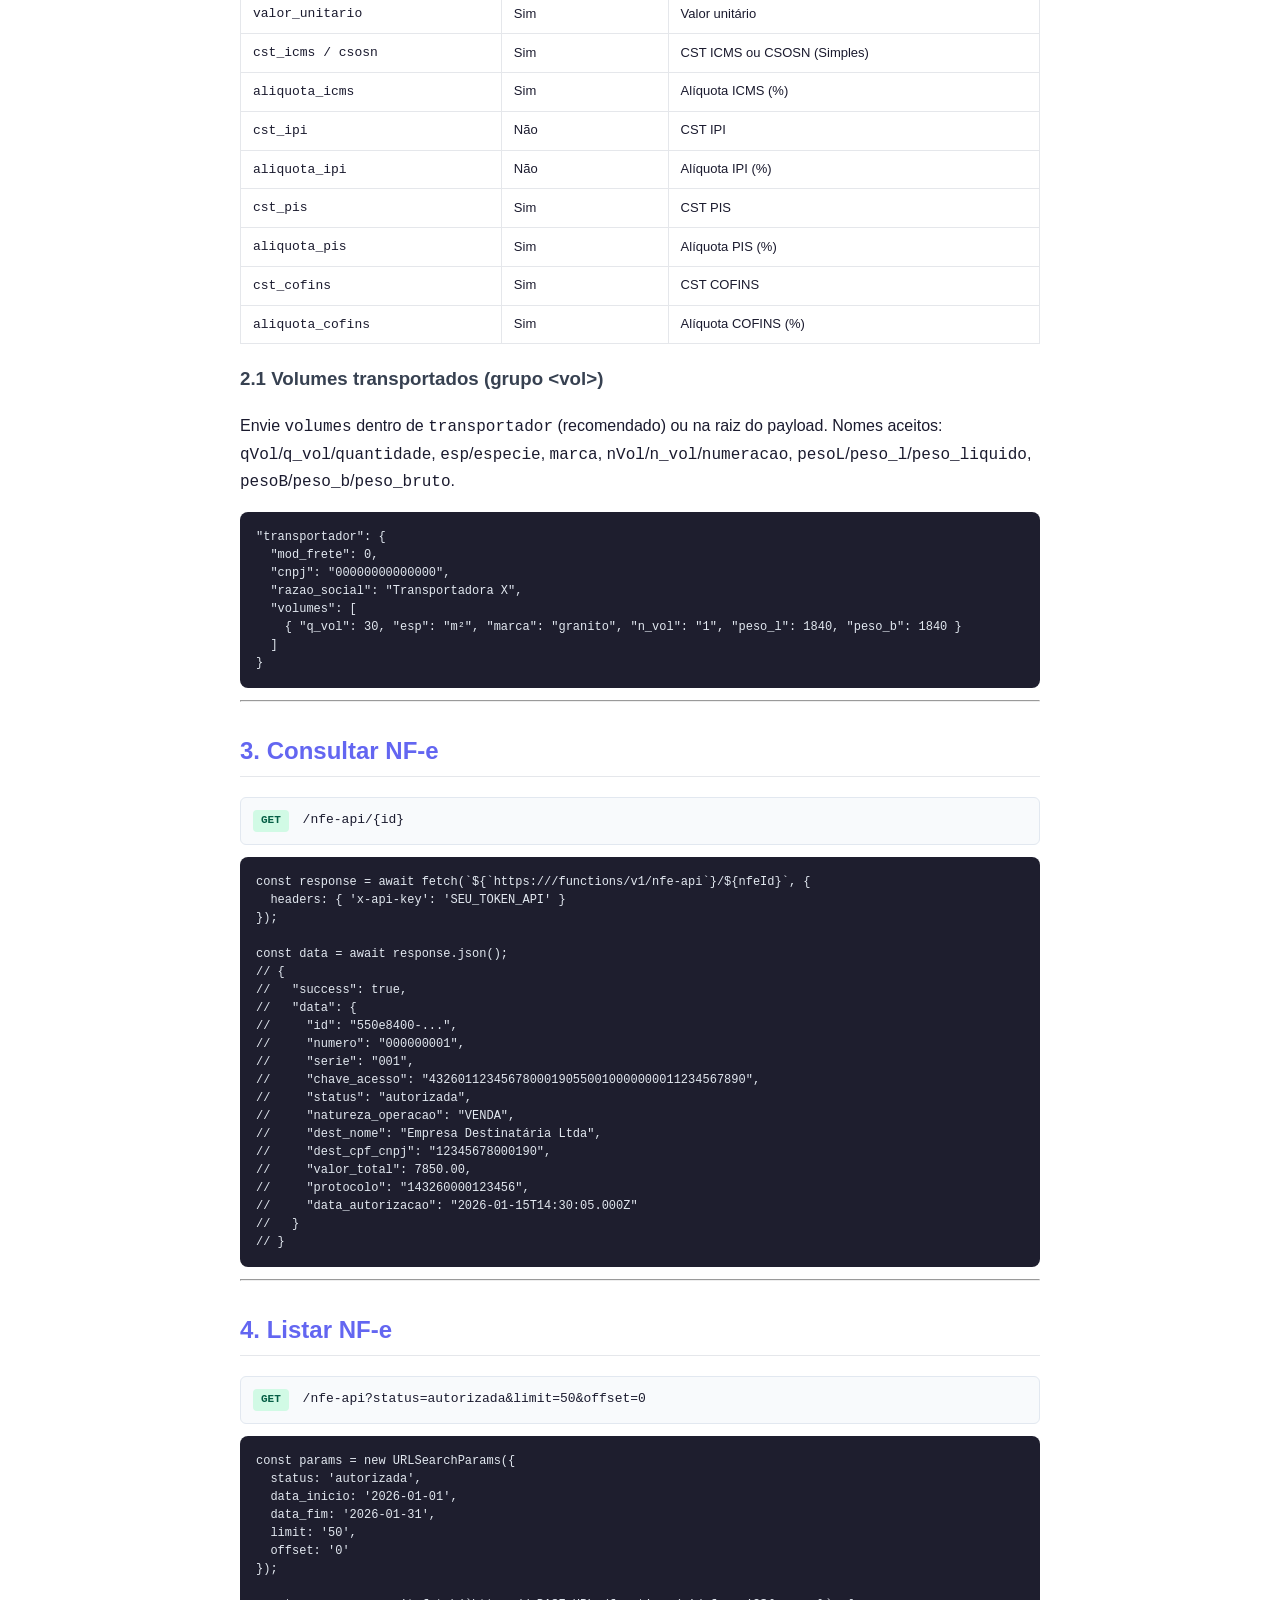
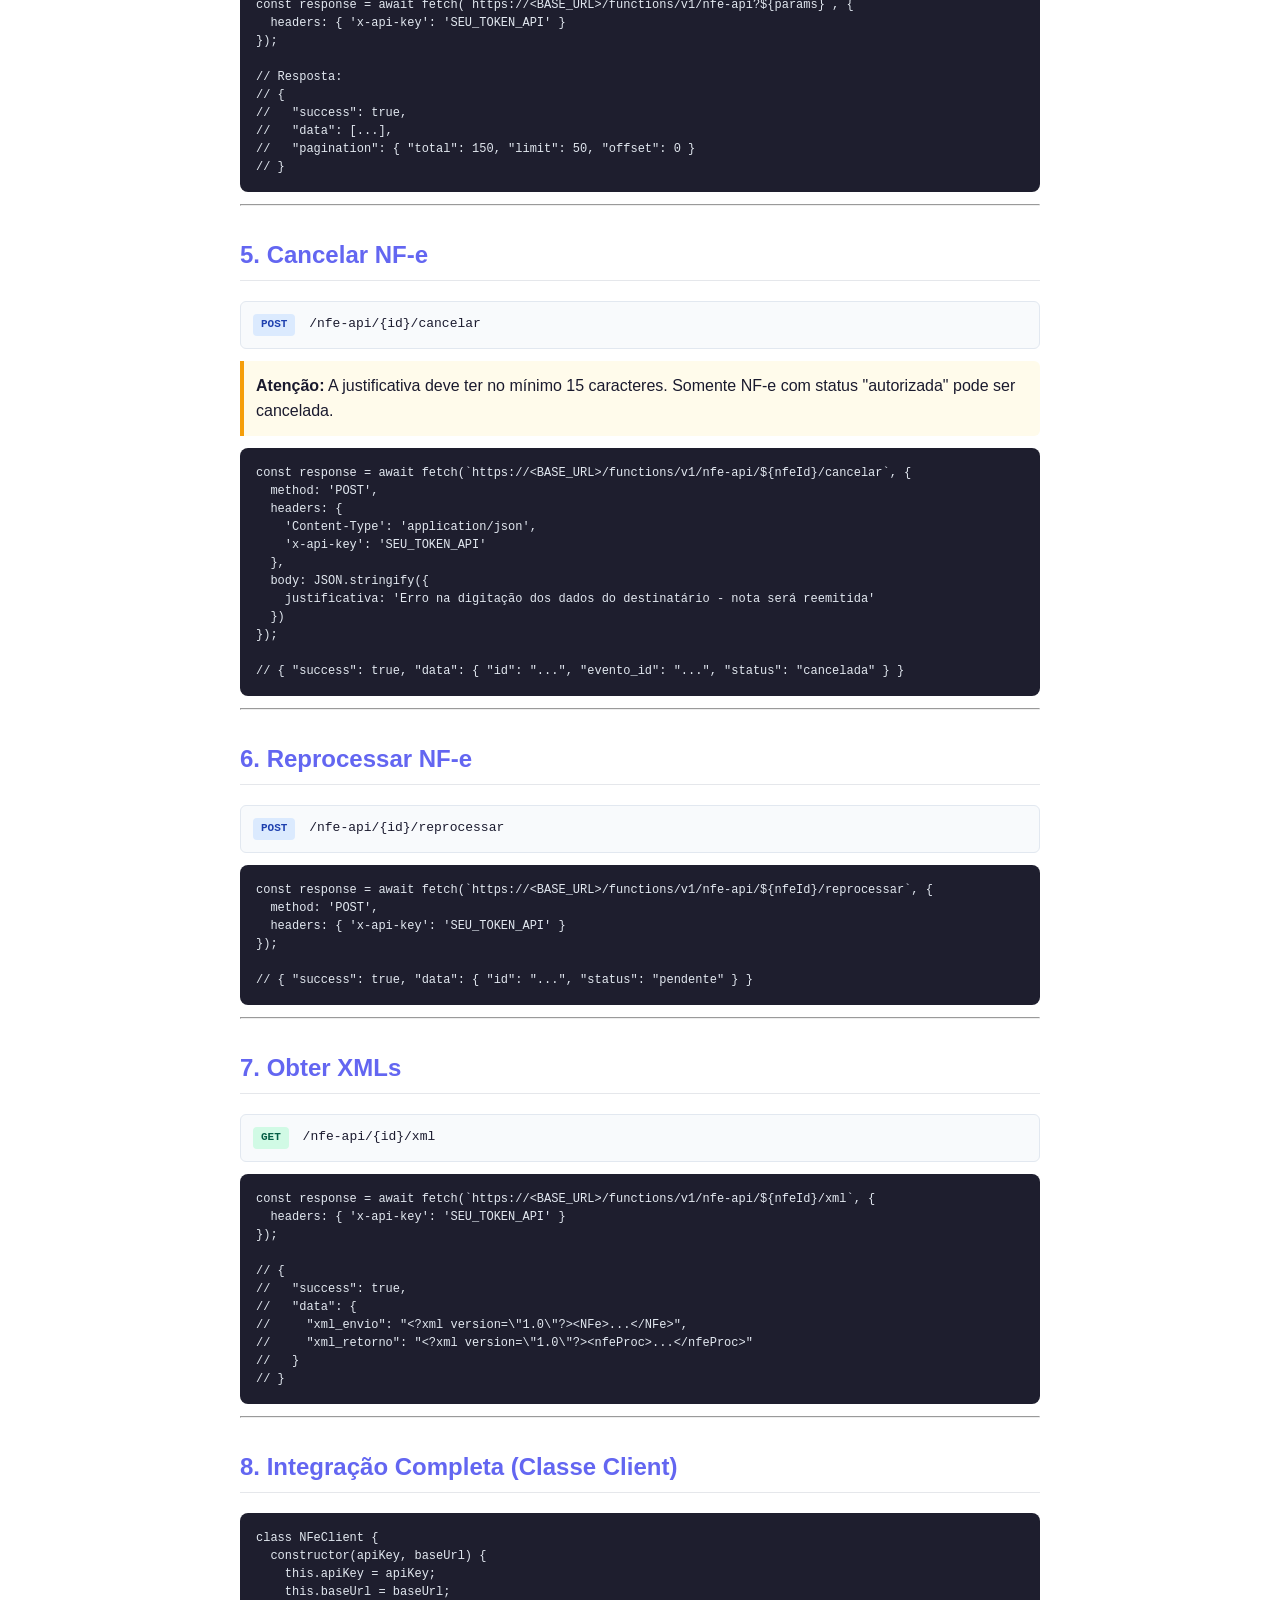
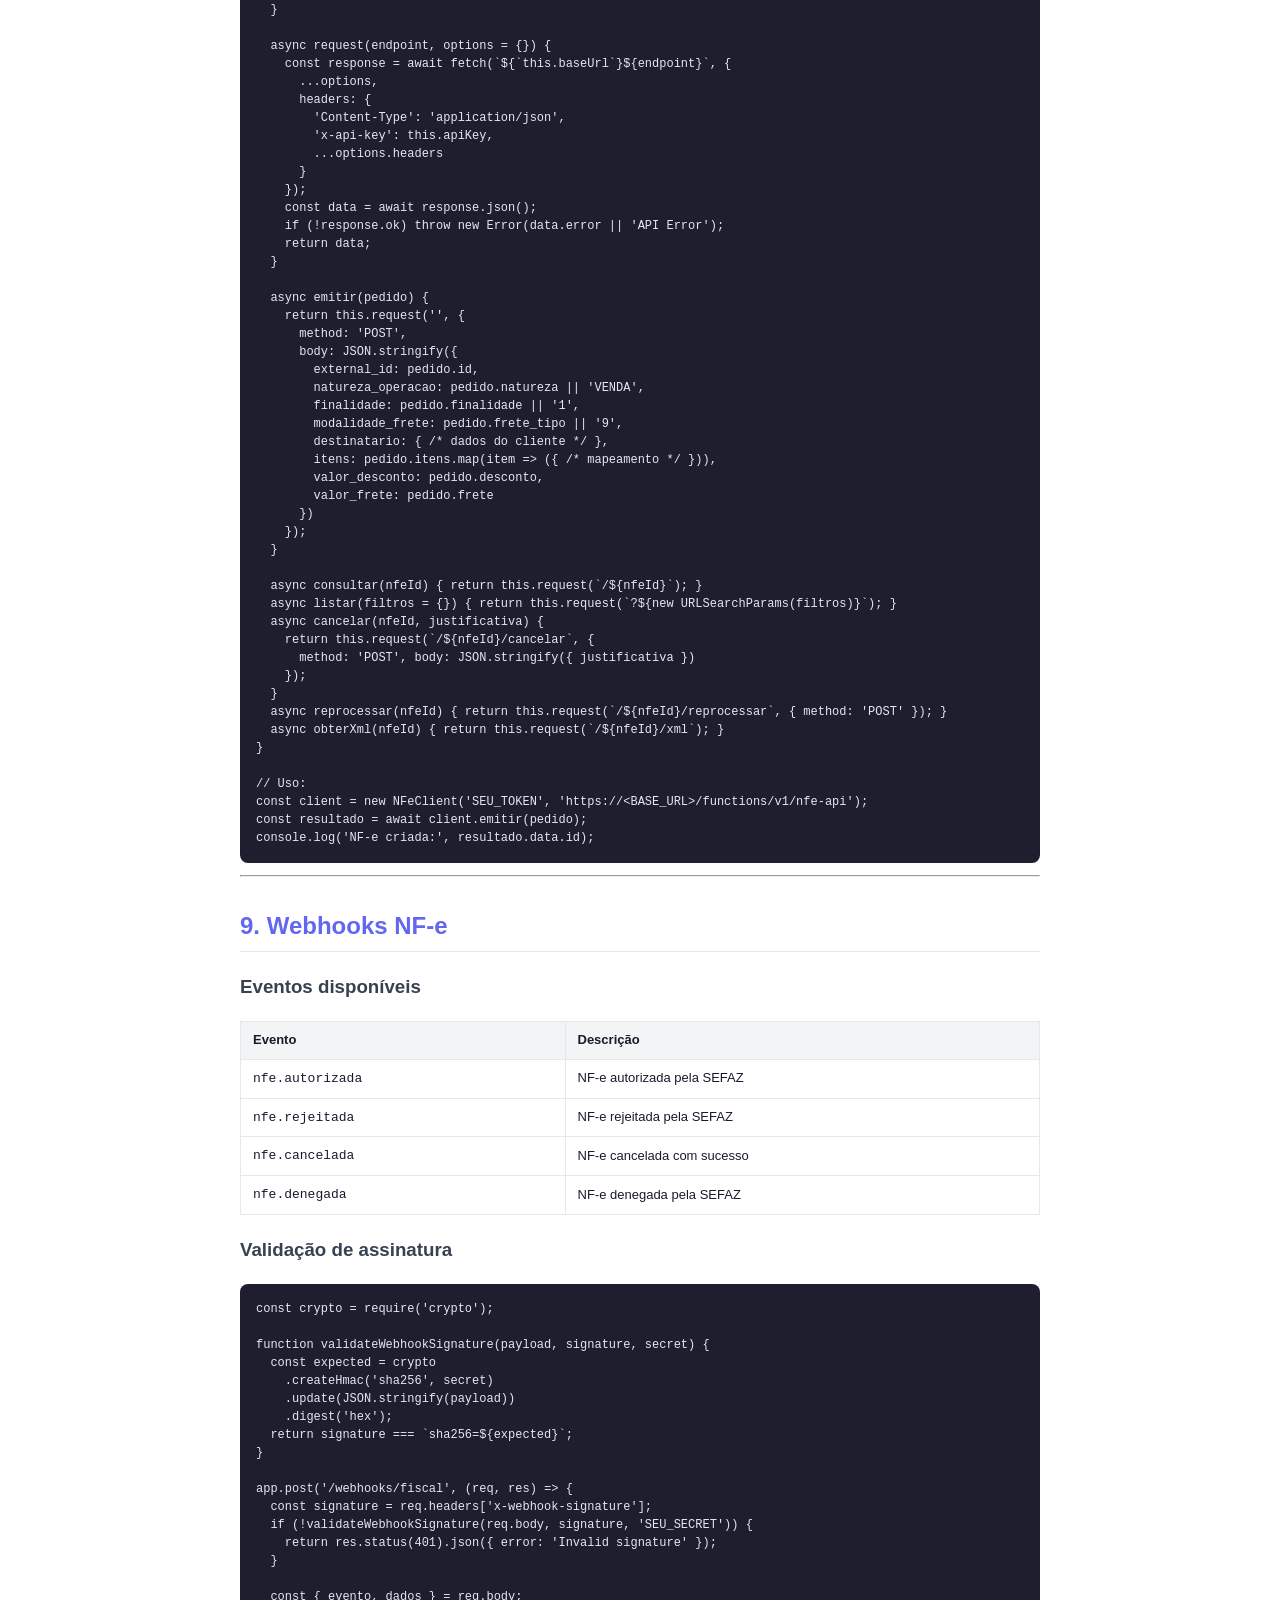
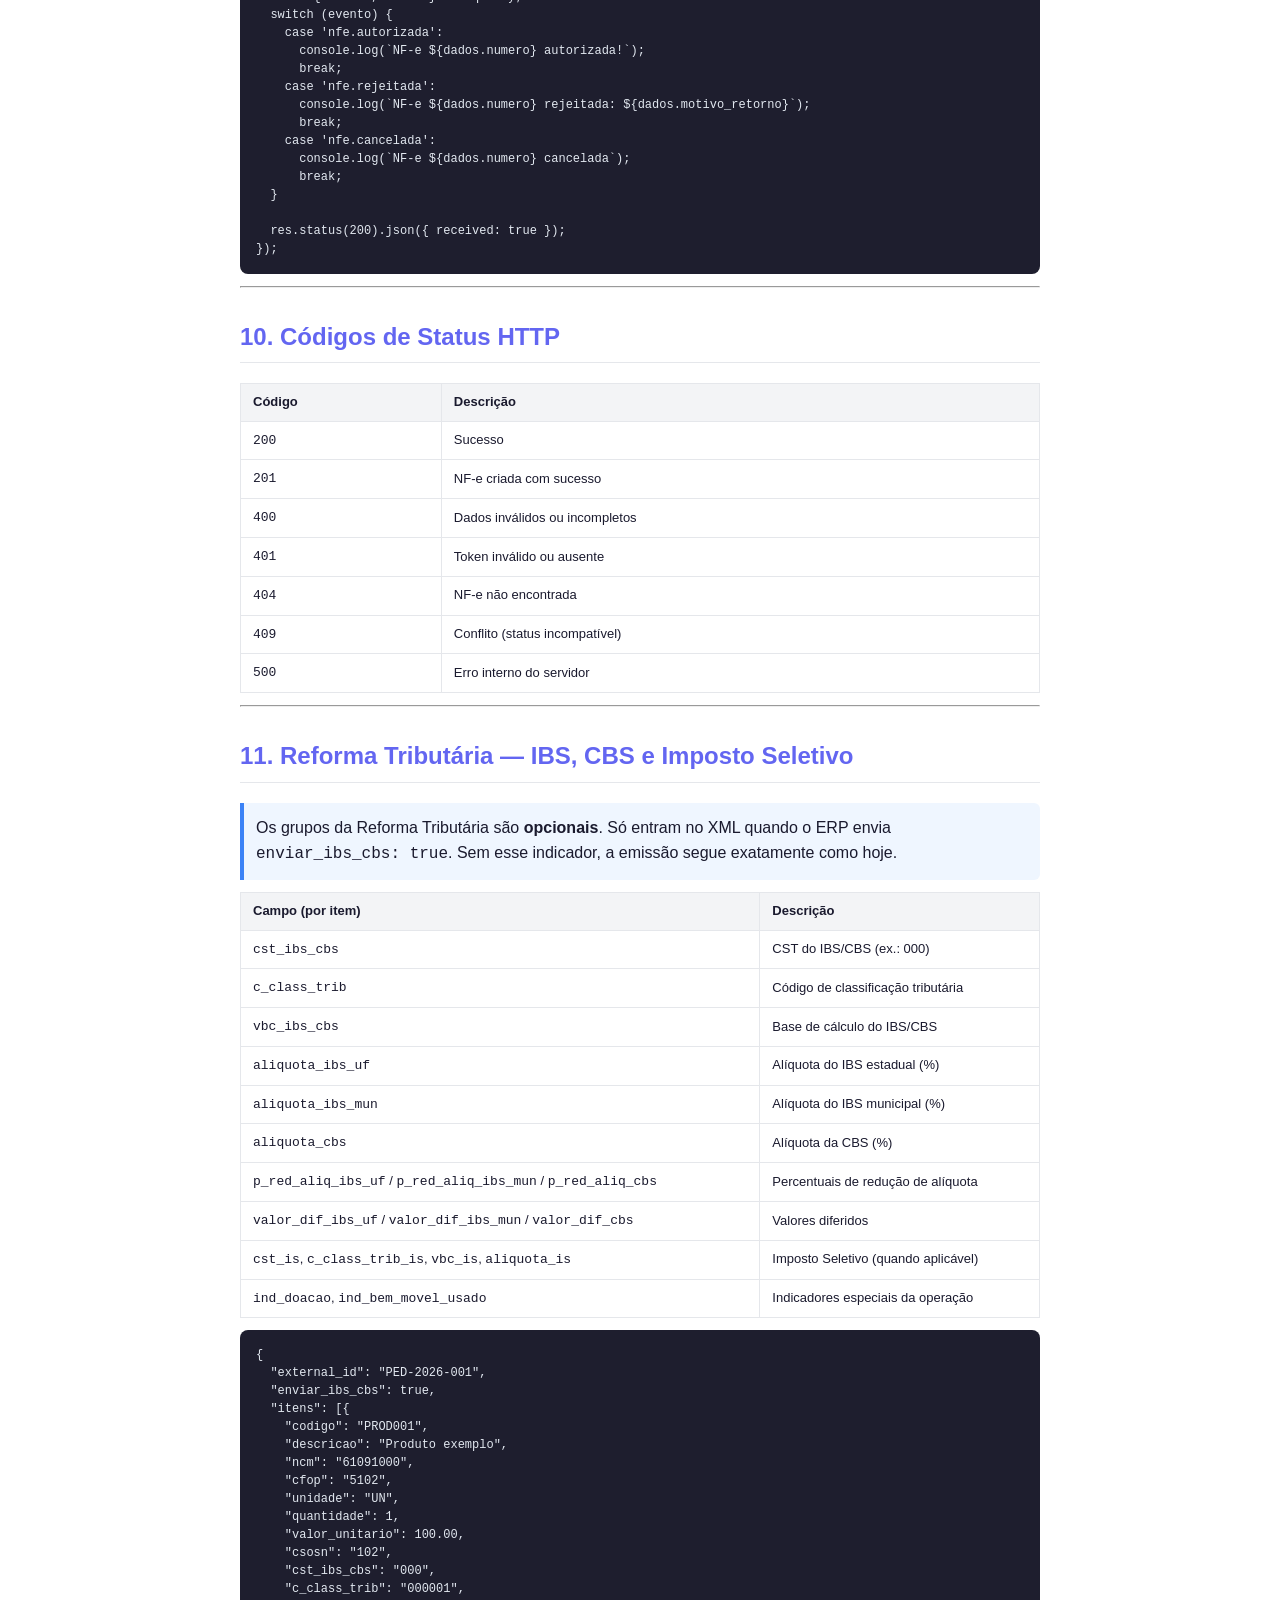
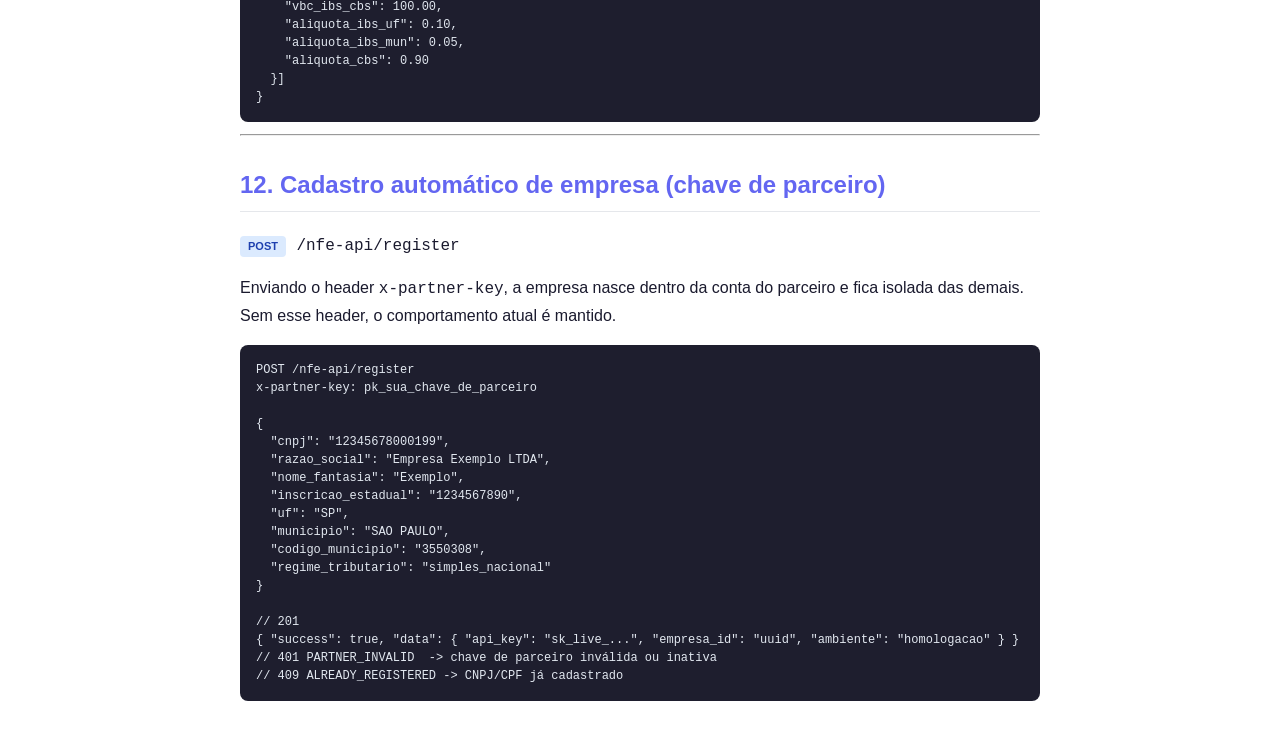
==== commit 63b67cda: "Changes Co-authored-by: andreghiggi <54943934+andreghiggi@users.noreply.github.com>" ====
--- a/public/docs-nfe.html
+++ b/public/docs-nfe.html
@@ -234,6 +234,18 @@
   </tbody>
 </table>
 
+<h3>2.1 Volumes transportados (grupo &lt;vol&gt;)</h3>
+<p>Envie <code>volumes</code> dentro de <code>transportador</code> (recomendado) ou na raiz do payload. Nomes aceitos: <code>qVol</code>/<code>q_vol</code>/<code>quantidade</code>, <code>esp</code>/<code>especie</code>, <code>marca</code>, <code>nVol</code>/<code>n_vol</code>/<code>numeracao</code>, <code>pesoL</code>/<code>peso_l</code>/<code>peso_liquido</code>, <code>pesoB</code>/<code>peso_b</code>/<code>peso_bruto</code>.</p>
+<pre>"transportador": {
+  "mod_frete": 0,
+  "cnpj": "00000000000000",
+  "razao_social": "Transportadora X",
+  "volumes": [
+    { "q_vol": 30, "esp": "m²", "marca": "granito", "n_vol": "1", "peso_l": 1840, "peso_b": 1840 }
+  ]
+}</pre>
+
+
 <hr>
 
 <h2>3. Consultar NF-e</h2>
